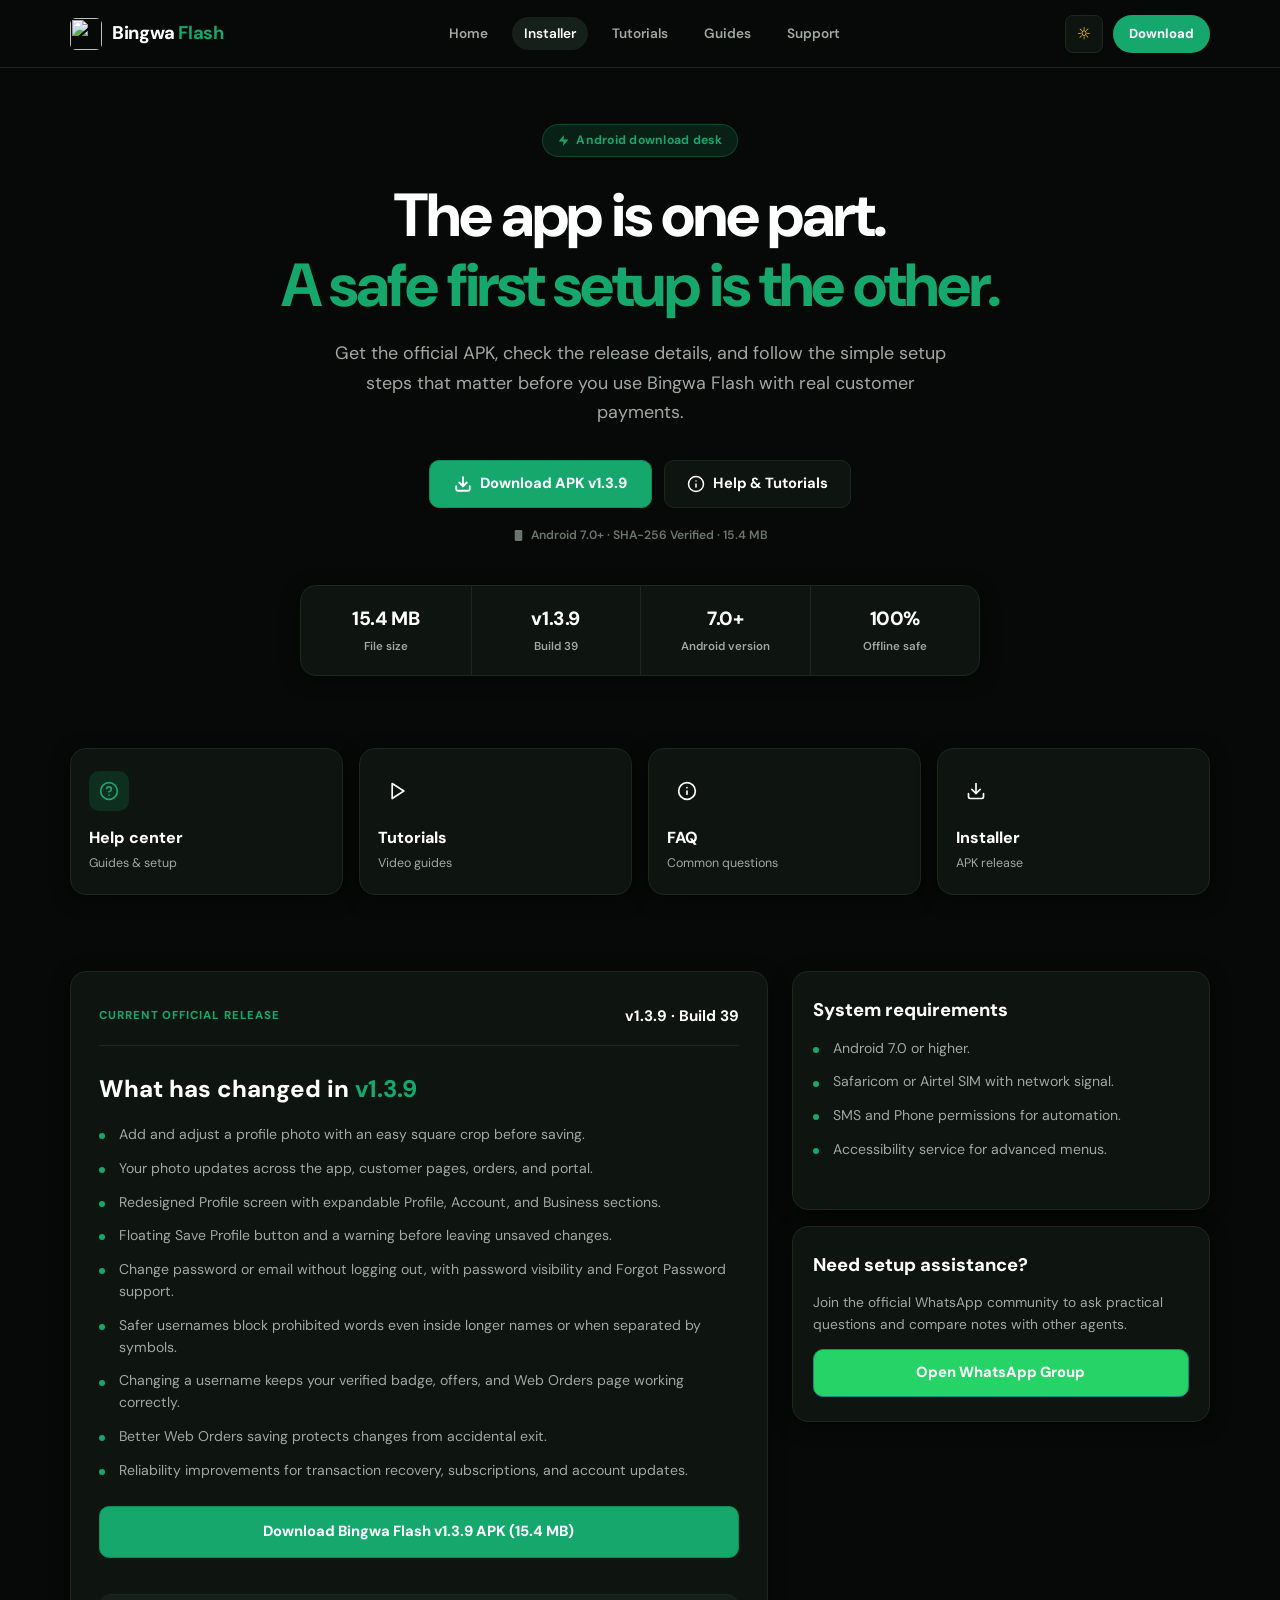
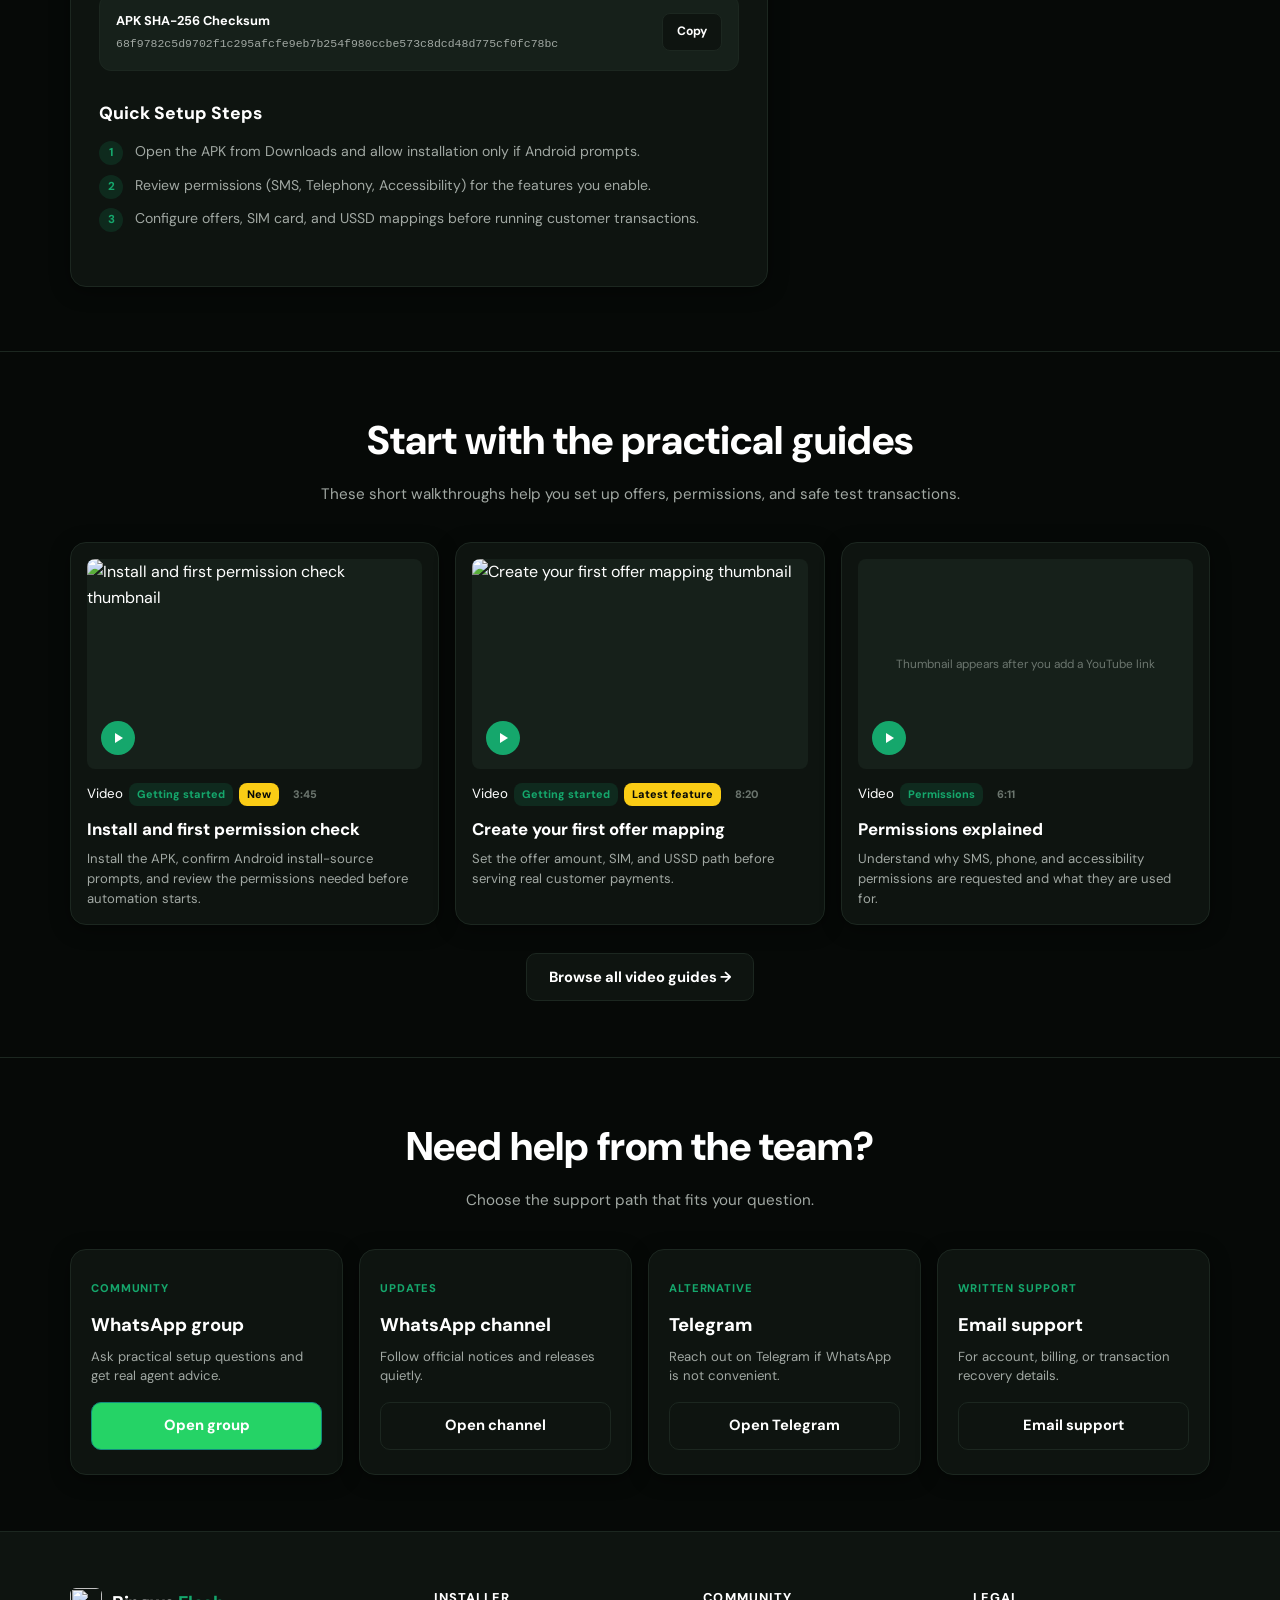
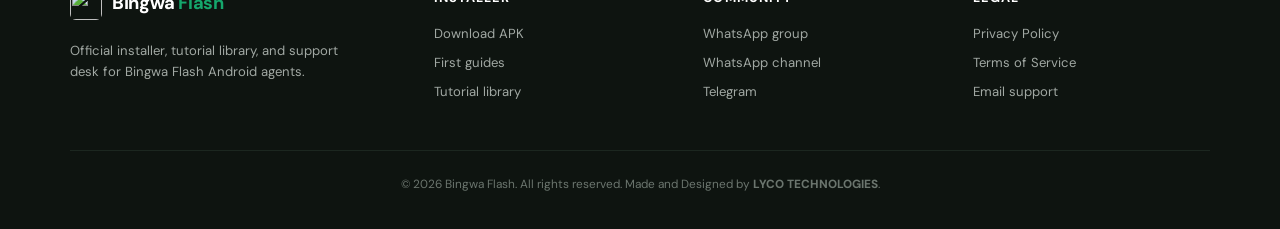
==== index.html @ eb5421af "Standardize Lyco credit on download pages" ====
<!doctype html>
<html lang="en" data-theme="dark">
<head>
  <meta charset="utf-8"><meta name="viewport" content="width=device-width, initial-scale=1">
  <title>Download Bingwa Flash v1.3.9 | Official Android APK</title>
  <meta name="description" content="Download the official Bingwa Flash v1.3.9 Android APK, then use practical setup and support resources.">
  <meta name="robots" content="noindex,nofollow,noarchive,nosnippet,noimageindex"><meta name="googlebot" content="noindex,nofollow,noarchive,nosnippet,noimageindex">
  <link rel="canonical" href="https://download.bingwaflash.co.ke/"><link rel="icon" type="image/png" href="/logo.png"><link rel="apple-touch-icon" href="/logo.png">
  <link rel="preconnect" href="https://fonts.googleapis.com"><link rel="preconnect" href="https://fonts.gstatic.com" crossorigin>
  <link href="https://fonts.googleapis.com/css2?family=DM+Sans:opsz,wght@9..40,400;9..40,500;9..40,600;9..40,700;9..40,800&display=swap" rel="stylesheet">
  <link rel="stylesheet" href="/styles.css?v=20260830-4"><script src="/theme.js?v=20260830" defer></script>
</head>
<body>
  <header class="site-header">
    <a class="brand" href="https://bingwaflash.co.ke/" aria-label="Bingwa Flash home"><img src="/logo.png" alt=""><span class="brand-name">Bingwa <b>Flash</b></span></a>
    <nav class="site-nav" id="siteNav" aria-label="Site navigation">
      <a href="https://bingwaflash.co.ke/">Home</a>
      <a href="#download" aria-current="page">Installer</a>
      <a href="/tutorials/">Tutorials</a>
      <a href="#guides">Guides</a>
      <a href="#contacts">Support</a>
    </nav>
    <div class="header-actions">
      <button class="theme-toggle" type="button" data-theme-toggle aria-label="Switch theme"><span data-theme-icon aria-hidden="true">☼</span></button>
      <button class="menu-toggle" type="button" data-menu-toggle aria-controls="siteNav" aria-expanded="false" aria-label="Open navigation">≡</button>
      <a class="header-cta" href="#download">Download</a>
    </div>
  </header>

  <main>
    <!-- Centered Hero -->
    <section class="page-intro">
      <div class="wrap">
        <div class="eyebrow">
          <svg viewBox="0 0 24 24" width="13" height="13" fill="currentColor"><path d="M13 2L3 14h9l-1 8 10-12h-9l1-8z"/></svg>
          Android download desk
        </div>
        <h1 class="hero-title">
          The app is one part.
          <span class="hero-title-accent">A safe first setup is the other.</span>
        </h1>
        <p class="lede">
          Get the official APK, check the release details, and follow the simple setup steps that matter before you use Bingwa Flash with real customer payments.
        </p>
        <div class="hero-actions">
          <a class="button-primary" href="https://github.com/officialmrlyco/BingwaFlashApp/releases/download/v39/BingwaFlash_v1.3.9.apk">
            <svg viewBox="0 0 24 24" width="18" height="18" fill="none" stroke="currentColor" stroke-width="2.5" stroke-linecap="round" stroke-linejoin="round"><path d="M21 15v4a2 2 0 0 1-2 2H5a2 2 0 0 1-2-2v-4"/><polyline points="7 10 12 15 17 10"/><line x1="12" y1="15" x2="12" y2="3"/></svg>
            Download APK v1.3.9
          </a>
          <a class="button-secondary" href="/tutorials/">
            <svg viewBox="0 0 24 24" width="18" height="18" fill="none" stroke="currentColor" stroke-width="2" stroke-linecap="round" stroke-linejoin="round"><circle cx="12" cy="12" r="10"/><line x1="12" y1="16" x2="12" y2="12"/><line x1="12" y1="8" x2="12.01" y2="8"/></svg>
            Help & Tutorials
          </a>
        </div>
        <p class="hero-microcopy">
          <svg viewBox="0 0 24 24" width="13" height="13" fill="currentColor"><rect x="5" y="2" width="14" height="20" rx="2" ry="2"/><line x1="12" y1="18" x2="12.01" y2="18"/></svg>
          Android 7.0+ · SHA-256 Verified · 15.4 MB
        </p>

        <!-- Stats Box (4-cols desktop / 2x2 mobile) -->
        <div class="stats-box">
          <div class="stat-col">
            <strong>15.4 MB</strong>
            <small>File size</small>
          </div>
          <div class="stat-col">
            <strong>v1.3.9</strong>
            <small>Build 39</small>
          </div>
          <div class="stat-col">
            <strong>7.0+</strong>
            <small>Android version</small>
          </div>
          <div class="stat-col">
            <strong>100%</strong>
            <small>Offline safe</small>
          </div>
        </div>
      </div>
    </section>

    <!-- Quick Action / Resource Grid -->
    <section class="quick-section">
      <div class="wrap">
        <div class="quick-grid">
          <a class="quick-card" href="/tutorials/">
            <div class="quick-card-icon green">
              <svg viewBox="0 0 24 24" fill="none" stroke="currentColor" stroke-width="2" stroke-linecap="round" stroke-linejoin="round"><circle cx="12" cy="12" r="10"/><path d="M9.09 9a3 3 0 0 1 5.83 1c0 2-3 3-3 3"/><line x1="12" y1="17" x2="12.01" y2="17"/></svg>
            </div>
            <div>
              <h3>Help center</h3>
              <p>Guides & setup</p>
            </div>
          </a>
          <a class="quick-card" href="/tutorials/">
            <div class="quick-card-icon orange">
              <svg viewBox="0 0 24 24" fill="none" stroke="currentColor" stroke-width="2" stroke-linecap="round" stroke-linejoin="round"><polygon points="5 3 19 12 5 21 5 3"/></svg>
            </div>
            <div>
              <h3>Tutorials</h3>
              <p>Video guides</p>
            </div>
          </a>
          <a class="quick-card" href="https://bingwaflash.co.ke/#questions">
            <div class="quick-card-icon purple">
              <svg viewBox="0 0 24 24" fill="none" stroke="currentColor" stroke-width="2" stroke-linecap="round" stroke-linejoin="round"><circle cx="12" cy="12" r="10"/><line x1="12" y1="16" x2="12" y2="12"/><line x1="12" y1="8" x2="12.01" y2="8"/></svg>
            </div>
            <div>
              <h3>FAQ</h3>
              <p>Common questions</p>
            </div>
          </a>
          <a class="quick-card" href="#download">
            <div class="quick-card-icon blue">
              <svg viewBox="0 0 24 24" fill="none" stroke="currentColor" stroke-width="2" stroke-linecap="round" stroke-linejoin="round"><path d="M21 15v4a2 2 0 0 1-2 2H5a2 2 0 0 1-2-2v-4"/><polyline points="7 10 12 15 17 10"/><line x1="12" y1="15" x2="12" y2="3"/></svg>
            </div>
            <div>
              <h3>Installer</h3>
              <p>APK release</p>
            </div>
          </a>
        </div>
      </div>
    </section>

    <!-- Release Info & Requirements Desk -->
    <div class="wrap" id="download">
      <div class="download-layout">
        <section class="release-card" aria-labelledby="releaseTitle">
          <div class="release-strip">
            <span>Current official release</span>
            <strong>v1.3.9 · Build 39</strong>
          </div>
          <div class="release-body">
            <h2 class="section-title" id="releaseTitle">What has changed in <em>v1.3.9</em></h2>
            <ul class="release-list">
              <li>Add and adjust a profile photo with an easy square crop before saving.</li>
              <li>Your photo updates across the app, customer pages, orders, and portal.</li>
              <li>Redesigned Profile screen with expandable Profile, Account, and Business sections.</li>
              <li>Floating Save Profile button and a warning before leaving unsaved changes.</li>
              <li>Change password or email without logging out, with password visibility and Forgot Password support.</li>
              <li>Safer usernames block prohibited words even inside longer names or when separated by symbols.</li>
              <li>Changing a username keeps your verified badge, offers, and Web Orders page working correctly.</li>
              <li>Better Web Orders saving protects changes from accidental exit.</li>
              <li>Reliability improvements for transaction recovery, subscriptions, and account updates.</li>
            </ul>
            <a class="button-primary" style="width: 100%; min-height: 52px; margin-bottom: 12px;" href="https://github.com/officialmrlyco/BingwaFlashApp/releases/download/v39/BingwaFlash_v1.3.9.apk">
              Download Bingwa Flash v1.3.9 APK (15.4 MB)
            </a>
            <div class="integrity">
              <div>
                <strong>APK SHA-256 Checksum</strong>
                <code id="checksum">68f9782c5d9702f1c295afcfe9eb7b254f980ccbe573c8dcd48d775cf0fc78bc</code>
              </div>
              <button class="copy-button" type="button" data-copy-target="checksum">Copy</button>
            </div>
            <div style="margin-top: 28px;">
              <h3 style="font-size: 1.1rem; font-weight: 800; margin: 0 0 14px; color: var(--ink);">Quick Setup Steps</h3>
              <ol class="steps-list">
                <li>Open the APK from Downloads and allow installation only if Android prompts.</li>
                <li>Review permissions (SMS, Telephony, Accessibility) for the features you enable.</li>
                <li>Configure offers, SIM card, and USSD mappings before running customer transactions.</li>
              </ol>
            </div>
          </div>
        </section>

        <!-- Side readiness panel -->
        <aside class="side" aria-label="Install readiness">
          <section class="side-card">
            <h2>System requirements</h2>
            <ul class="requirements">
              <li>Android 7.0 or higher.</li>
              <li>Safaricom or Airtel SIM with network signal.</li>
              <li>SMS and Phone permissions for automation.</li>
              <li>Accessibility service for advanced menus.</li>
            </ul>
          </section>
          <section class="side-card">
            <h2>Need setup assistance?</h2>
            <p>Join the official WhatsApp community to ask practical questions and compare notes with other agents.</p>
            <a class="button-primary" style="background: #25d366; border-color: #128c7e;" href="https://chat.whatsapp.com/H2YoZHNmiuB6cxWsfOPV1I" target="_blank" rel="noopener">
              Open WhatsApp Group
            </a>
          </section>
        </aside>
      </div>
    </div>

    <!-- Tutorials Zone -->
    <section class="tutorial-zone" id="guides">
      <div class="wrap">
        <div class="section-header">
          <h2>Start with the practical guides</h2>
          <p>These short walkthroughs help you set up offers, permissions, and safe test transactions.</p>
        </div>
        <div id="tutorialGrid" class="tutorial-grid" aria-live="polite"></div>
        <div class="view-all-row">
          <a class="button-secondary" href="/tutorials/">Browse all video guides →</a>
        </div>
      </div>
    </section>

    <!-- Contacts & Support -->
    <section class="contact-section" id="contacts">
      <div class="wrap">
        <div class="section-header">
          <h2>Need help from the team?</h2>
          <p>Choose the support path that fits your question.</p>
        </div>
        <div class="contact-grid">
          <article class="contact-card">
            <div>
              <small>Community</small>
              <h3>WhatsApp group</h3>
              <p>Ask practical setup questions and get real agent advice.</p>
            </div>
            <a class="button-primary" style="background: #25d366; border-color: #128c7e; width: 100%;" href="https://chat.whatsapp.com/H2YoZHNmiuB6cxWsfOPV1I" target="_blank" rel="noopener">Open group</a>
          </article>
          <article class="contact-card">
            <div>
              <small>Updates</small>
              <h3>WhatsApp channel</h3>
              <p>Follow official notices and releases quietly.</p>
            </div>
            <a class="button-secondary" style="width: 100%;" href="https://whatsapp.com/channel/0029Vb6r1jRJf05mxTtr3G2x" target="_blank" rel="noopener">Open channel</a>
          </article>
          <article class="contact-card">
            <div>
              <small>Alternative</small>
              <h3>Telegram</h3>
              <p>Reach out on Telegram if WhatsApp is not convenient.</p>
            </div>
            <a class="button-secondary" style="width: 100%;" href="https://t.me/bingwaflash" target="_blank" rel="noopener">Open Telegram</a>
          </article>
          <article class="contact-card">
            <div>
              <small>Written support</small>
              <h3>Email support</h3>
              <p>For account, billing, or transaction recovery details.</p>
            </div>
            <a class="button-secondary" style="width: 100%;" href="mailto:support@bingwaflash.co.ke">Email support</a>
          </article>
        </div>
      </div>
    </section>
  </main>

  <div class="video-modal" id="videoModal" hidden>
    <div class="modal-dialog" role="dialog" aria-modal="true" aria-labelledby="videoModalTitle">
      <div class="modal-head">
        <h2 id="videoModalTitle">Tutorial</h2>
        <button class="modal-close" type="button" data-video-close aria-label="Close video">×</button>
      </div>
      <div class="modal-frame" id="videoModalFrame"></div>
    </div>
  </div>

  <footer>
    <div class="wrap footer-grid">
      <div class="footer-about">
        <a class="brand" href="https://bingwaflash.co.ke/"><img src="/logo.png" alt=""><span class="brand-name">Bingwa <b>Flash</b></span></a>
        <p>Official installer, tutorial library, and support desk for Bingwa Flash Android agents.</p>
      </div>
      <div class="footer-col">
        <h2>Installer</h2>
        <a href="#download">Download APK</a>
        <a href="#guides">First guides</a>
        <a href="/tutorials/">Tutorial library</a>
      </div>
      <div class="footer-col">
        <h2>Community</h2>
        <a href="https://chat.whatsapp.com/H2YoZHNmiuB6cxWsfOPV1I" target="_blank" rel="noopener">WhatsApp group</a>
        <a href="https://whatsapp.com/channel/0029Vb6r1jRJf05mxTtr3G2x" target="_blank" rel="noopener">WhatsApp channel</a>
        <a href="https://t.me/bingwaflash" target="_blank" rel="noopener">Telegram</a>
      </div>
      <div class="footer-col">
        <h2>Legal</h2>
        <a href="https://bingwaflash.co.ke/privacy.html">Privacy Policy</a>
        <a href="https://bingwaflash.co.ke/terms.html">Terms of Service</a>
        <a href="mailto:support@bingwaflash.co.ke">Email support</a>
      </div>
    </div>
    <!-- Parent-company credit is repeated on the standalone installer site because it is a separate GitHub Pages deployment. -->
    <!-- Keep the public parent-company credit identical across the installer site. -->
    <div class="wrap footer-copy">© 2026 Bingwa Flash. All rights reserved. Made and Designed by <a href="https://lycotechnologies.co.ke/" target="_blank" rel="noopener">LYCO TECHNOLOGIES</a>.</div>
  </footer>

  <script src="/tutorials.js"></script>
  <script>if (window.BingwaTutorials) window.BingwaTutorials.renderPreview({ gridId: "tutorialGrid", modalId: "videoModal", limit: 3 });</script>
</body>
</html>
---- styles.css ----
/*
 * Download site stylesheet for download.bingwaflash.co.ke
 * Palette strictly uses Safaricom Green, Vivid Yellow/Gold, Pure Black, and Crisp White.
 */
:root {
  --green: #15a76c;
  --green-deep: #0d8d59;
  --yellow: #facc15;
  --yellow-strong: #eab308;
  --red: #ef4444;
  --max: 1140px;
  --radius-sm: 8px;
  --radius: 12px;
  --radius-lg: 16px;
  --radius-xl: 20px;
  --pill: 999px;
  --shadow: 0 4px 20px rgba(0, 0, 0, 0.4);
  --transition: all 0.2s cubic-bezier(0.4, 0, 0.2, 1);
}

[data-theme="dark"] {
  --page: #060907;               /* Pure deep black tone */
  --paper: #0e1410;              /* Card surface */
  --paper-soft: #16201a;         /* Raised surface */
  --paper-muted: #0a0e0b;        /* Input background */
  --ink: #ffffff;                /* Bright white text */
  --muted: #a1a8a3;              /* Secondary text */
  --soft: #6b756e;               /* Helper text */
  --rule: #1c2720;               /* Crisp 1px border */
  --rule-strong: #27382d;        /* Higher contrast border */
  --header: #060907;
  --selection: rgba(21, 167, 108, 0.15);
  --badge-green: rgba(21, 167, 108, 0.18);
  --badge-yellow: rgba(250, 204, 21, 0.18);
  --badge-neutral: rgba(255, 255, 255, 0.08);
  color-scheme: dark;
}

[data-theme="light"] {
  --page: #ffffff;               /* Pure white light background */
  --paper: #fbfcfb;              /* Clean white surface */
  --paper-soft: #f2f4f2;         /* Elevated surface */
  --paper-muted: #f7f9f7;        /* Input background */
  --ink: #0a0e0b;                /* Dark text */
  --muted: #4b554e;              /* Secondary text */
  --soft: #8a948d;               /* Helper text */
  --rule: #e2e6e3;               /* Clean border */
  --rule-strong: #cbcfcc;        /* Field border */
  --header: #ffffff;
  --selection: rgba(21, 167, 108, 0.1);
  --badge-green: #ecfdf5;
  --badge-yellow: #fefce8;
  --badge-neutral: #f3f4f6;
  color-scheme: light;
}

* { box-sizing: border-box; }
html { scroll-behavior: smooth; }
body {
  margin: 0;
  background: var(--page);
  color: var(--ink);
  font-family: "DM Sans", ui-sans-serif, system-ui, sans-serif;
  line-height: 1.6;
  overflow-x: hidden;
  -webkit-font-smoothing: antialiased;
}
a { color: inherit; text-decoration: none; }
button, input { font: inherit; }
.wrap { width: min(var(--max), calc(100% - 40px)); margin: 0 auto; }

/* HEADER */
.site-header {
  position: sticky;
  top: 0;
  z-index: 50;
  height: 68px;
  display: flex;
  align-items: center;
  justify-content: space-between;
  padding: 0 max(20px, calc((100vw - var(--max))/2));
  background: var(--header);
  border-bottom: 1px solid var(--rule);
  transition: background .2s, border-color .2s;
}

.brand {
  display: inline-flex;
  align-items: center;
  gap: 10px;
  font-size: 1.15rem;
  font-weight: 800;
  letter-spacing: -0.02em;
  color: var(--ink);
}
.brand img {
  width: 32px;
  height: 32px;
  border-radius: 6px;
  object-fit: contain;
}
.brand-name b {
  color: var(--green);
}

.site-nav {
  display: flex;
  gap: 12px;
  align-items: center;
}
.site-nav a {
  color: var(--muted);
  font-size: 0.85rem;
  font-weight: 600;
  padding: 6px 12px;
  border-radius: var(--pill);
  transition: var(--transition);
}
.site-nav a:hover, .site-nav a[aria-current="page"] {
  color: var(--ink);
  background: var(--paper-soft);
}

.header-actions {
  display: flex;
  align-items: center;
  gap: 10px;
}

.theme-toggle, .menu-toggle {
  width: 38px;
  height: 38px;
  display: inline-grid;
  place-items: center;
  border: 1px solid var(--rule);
  background: var(--paper);
  color: var(--yellow);
  border-radius: var(--radius-sm);
  cursor: pointer;
  transition: var(--transition);
}
.theme-toggle:hover, .menu-toggle:hover {
  color: var(--yellow-strong);
  border-color: var(--yellow);
}
.menu-toggle {
  display: none;
  font-size: 1.25rem;
}

.header-cta {
  display: inline-flex;
  align-items: center;
  gap: 6px;
  height: 38px;
  padding: 0 16px;
  background: var(--green);
  color: #ffffff !important;
  font-size: 0.82rem;
  font-weight: 700;
  border-radius: var(--pill);
  transition: var(--transition);
}
.header-cta:hover {
  background: var(--green-deep);
}

/* HERO SECTION - Centered */
.page-intro {
  padding: 56px 0 40px;
  text-align: center;
}

.eyebrow {
  display: inline-flex;
  align-items: center;
  gap: 6px;
  padding: 6px 14px;
  background: var(--selection);
  border: 1px solid rgba(21, 167, 108, 0.3);
  border-radius: var(--pill);
  font-size: 0.76rem;
  font-weight: 700;
  color: var(--green);
  margin-bottom: 24px;
  letter-spacing: 0.02em;
}

h1.hero-title {
  font-size: clamp(2.2rem, 5.2vw, 3.8rem);
  font-weight: 800;
  line-height: 1.15;
  letter-spacing: -0.035em;
  margin: 0 auto 18px;
  max-width: 820px;
  color: var(--ink);
}
h1.hero-title .hero-title-accent {
  color: var(--green);
  display: block;
}

.lede {
  font-size: clamp(0.95rem, 1.8vw, 1.12rem);
  line-height: 1.65;
  color: var(--muted);
  max-width: 640px;
  margin: 0 auto 32px;
}

.hero-actions {
  display: flex;
  align-items: center;
  justify-content: center;
  gap: 12px;
  margin-bottom: 18px;
}

.button-primary {
  display: inline-flex;
  align-items: center;
  justify-content: center;
  gap: 8px;
  min-height: 48px;
  padding: 0 24px;
  background: var(--green);
  color: #ffffff !important;
  font-size: 0.92rem;
  font-weight: 800;
  border-radius: 10px;
  border: 1px solid var(--green-deep);
  cursor: pointer;
  transition: var(--transition);
}
.button-primary:hover {
  background: var(--green-deep);
  transform: translateY(-1px);
}

.button-secondary {
  display: inline-flex;
  align-items: center;
  justify-content: center;
  gap: 8px;
  min-height: 48px;
  padding: 0 22px;
  background: var(--paper);
  color: var(--ink) !important;
  border: 1px solid var(--rule);
  font-size: 0.92rem;
  font-weight: 700;
  border-radius: 10px;
  cursor: pointer;
  transition: var(--transition);
}
.button-secondary:hover {
  background: var(--paper-soft);
  border-color: var(--rule-strong);
}

.hero-microcopy {
  display: flex;
  align-items: center;
  justify-content: center;
  gap: 6px;
  font-size: 0.76rem;
  color: var(--soft);
  margin: 0 auto 40px;
  font-weight: 600;
}

/* STATS BOX (4 columns desktop / 2x2 grid mobile) */
.stats-box {
  display: grid;
  grid-template-columns: repeat(4, 1fr);
  background: var(--paper);
  border: 1px solid var(--rule);
  border-radius: var(--radius-lg);
  box-shadow: var(--shadow);
  max-width: 680px;
  margin: 0 auto;
  overflow: hidden;
}

.stat-col {
  padding: 18px 12px;
  text-align: center;
}
.stat-col + .stat-col {
  border-left: 1px solid var(--rule);
}
.stat-col strong {
  display: block;
  font-size: 1.2rem;
  font-weight: 800;
  color: var(--ink);
  letter-spacing: -0.02em;
}
.stat-col small {
  display: block;
  font-size: 0.72rem;
  color: var(--muted);
  margin-top: 3px;
  font-weight: 600;
}

/* QUICK ACTION / RESOURCES GRID */
.quick-section {
  padding: 32px 0 56px;
}
.quick-grid {
  display: grid;
  grid-template-columns: repeat(4, 1fr);
  gap: 16px;
}
.quick-card {
  background: var(--paper);
  border: 1px solid var(--rule);
  border-radius: var(--radius-lg);
  padding: 22px 18px;
  box-shadow: var(--shadow);
  text-align: left;
  display: flex;
  flex-direction: column;
  justify-content: space-between;
  min-height: 140px;
  transition: var(--transition);
}
.quick-card:hover {
  border-color: var(--green);
  transform: translateY(-2px);
}
.quick-card-icon {
  width: 40px;
  height: 40px;
  border-radius: 10px;
  display: flex;
  align-items: center;
  justify-content: center;
  margin-bottom: 14px;
}
.quick-card-icon svg { width: 20px; height: 20px; }
.quick-card-icon.green { background: var(--badge-green); color: var(--green); }
.quick-card-icon.yellow { background: var(--badge-yellow); color: var(--yellow-strong); }
.quick-card-icon.neutral { background: var(--badge-neutral); color: var(--ink); }

.quick-card h3 {
  margin: 0 0 4px;
  font-size: 1rem;
  font-weight: 800;
  color: var(--ink);
}
.quick-card p {
  margin: 0;
  font-size: 0.78rem;
  color: var(--muted);
  line-height: 1.45;
}

/* RELEASE CARD & INSTALLATION DESK */
.download-layout {
  display: grid;
  grid-template-columns: minmax(0, 1.25fr) minmax(280px, 0.75fr);
  gap: 24px;
  padding: 20px 0 64px;
}

.release-card {
  background: var(--paper);
  border: 1px solid var(--rule);
  border-radius: var(--radius-lg);
  padding: 32px 28px;
  box-shadow: var(--shadow);
}

.release-strip {
  display: flex;
  justify-content: space-between;
  align-items: center;
  padding-bottom: 16px;
  border-bottom: 1px solid var(--rule);
}
.release-strip span {
  color: var(--green);
  font-size: 0.72rem;
  font-weight: 800;
  letter-spacing: 0.08em;
  text-transform: uppercase;
}
.release-strip strong {
  font-size: 0.95rem;
}

.release-body {
  padding-top: 24px;
}
.section-title {
  font-size: 1.5rem;
  font-weight: 800;
  margin: 0 0 16px;
  color: var(--ink);
}
.section-title em {
  font-style: normal;
  color: var(--green);
}

.release-list, .requirements, .steps-list {
  display: grid;
  gap: 12px;
  margin: 0 0 24px;
  padding: 0;
  list-style: none;
}
.release-list li, .requirements li {
  position: relative;
  padding-left: 20px;
  color: var(--muted);
  font-size: 0.88rem;
  line-height: 1.55;
}
.release-list li::before, .requirements li::before {
  content: "";
  position: absolute;
  left: 0;
  top: 0.65em;
  width: 6px;
  height: 6px;
  border-radius: 50%;
  background: var(--green);
}

.integrity {
  display: grid;
  grid-template-columns: 1fr auto;
  gap: 14px;
  margin-top: 24px;
  padding: 16px;
  background: var(--paper-soft);
  border-radius: var(--radius);
  border: 1px solid var(--rule);
}
.integrity strong {
  display: block;
  font-size: 0.8rem;
  color: var(--ink);
}
.integrity code {
  display: block;
  margin-top: 4px;
  color: var(--muted);
  font-size: 0.72rem;
  overflow-wrap: anywhere;
}
.copy-button {
  align-self: center;
  border: 1px solid var(--rule);
  border-radius: var(--radius-sm);
  background: var(--paper);
  color: var(--ink);
  padding: 8px 14px;
  cursor: pointer;
  font-size: 0.76rem;
  font-weight: 700;
  transition: var(--transition);
}
.copy-button:hover {
  background: var(--green);
  border-color: var(--green);
  color: #fff;
}

.steps-list {
  counter-reset: step;
}
.steps-list li {
  counter-increment: step;
  position: relative;
  padding-left: 36px;
  color: var(--muted);
  font-size: 0.88rem;
  line-height: 1.55;
}
.steps-list li::before {
  content: counter(step);
  position: absolute;
  left: 0;
  top: 0;
  width: 24px;
  height: 24px;
  border-radius: 50%;
  display: flex;
  align-items: center;
  justify-content: center;
  background: var(--selection);
  color: var(--green);
  font-size: 0.72rem;
  font-weight: 800;
}

/* SIDE PANEL */
.side {
  display: grid;
  align-content: start;
  gap: 16px;
}
.side-card {
  background: var(--paper);
  border: 1px solid var(--rule);
  border-radius: var(--radius-lg);
  padding: 24px 20px;
  box-shadow: var(--shadow);
}
.side-card h2 {
  margin: 0 0 12px;
  font-size: 1.15rem;
  font-weight: 800;
  color: var(--ink);
}
.side-card p {
  color: var(--muted);
  font-size: 0.86rem;
  line-height: 1.55;
  margin: 0 0 14px;
}
.side-card .button-primary, .side-card .button-secondary {
  width: 100%;
}

/* TUTORIAL ZONE */
.tutorial-zone {
  padding: 56px 0;
  border-top: 1px solid var(--rule);
}
.section-header {
  text-align: center;
  max-width: 680px;
  margin: 0 auto 36px;
}
.section-header h2 {
  font-size: clamp(1.8rem, 3.5vw, 2.5rem);
  font-weight: 800;
  margin: 0 0 10px;
  color: var(--ink);
}
.section-header p {
  font-size: 0.95rem;
  color: var(--muted);
  margin: 0;
}

.tutorial-grid {
  display: grid;
  grid-template-columns: repeat(3, 1fr);
  gap: 16px;
}
.tutorial-card {
  background: var(--paper);
  border: 1px solid var(--rule);
  border-radius: var(--radius-lg);
  padding: 16px;
  cursor: pointer;
  text-align: left;
  box-shadow: var(--shadow);
  transition: var(--transition);
}
.tutorial-card:hover {
  border-color: var(--green);
  transform: translateY(-2px);
}
.tutorial-card h2 {
  margin: 0 0 6px;
  font-size: 1.05rem;
  font-weight: 800;
  color: var(--ink);
}
.tutorial-card p {
  margin: 0;
  font-size: 0.82rem;
  color: var(--muted);
  line-height: 1.5;
}
.video-thumb {
  position: relative;
  aspect-ratio: 16/10;
  border-radius: var(--radius-sm);
  overflow: hidden;
  margin-bottom: 14px;
  background: var(--paper-soft);
}
.video-thumb img {
  width: 100%;
  height: 100%;
  object-fit: cover;
  display: block;
}
.video-placeholder {
  display: flex;
  align-items: center;
  justify-content: center;
  height: 100%;
  font-size: 0.74rem;
  color: var(--soft);
  text-align: center;
  padding: 12px;
}
.play-mark {
  position: absolute;
  left: 14px;
  bottom: 14px;
  width: 34px;
  height: 34px;
  border-radius: 50%;
  background: var(--green);
  color: #fff;
  display: flex;
  align-items: center;
  justify-content: center;
}
.play-mark::before {
  content: "";
  border-top: 5px solid transparent;
  border-bottom: 5px solid transparent;
  border-left: 8px solid currentColor;
  margin-left: 2px;
}
.tutorial-meta {
  display: flex;
  gap: 6px;
  flex-wrap: wrap;
  margin-bottom: 10px;
}
.tutorial-chip, .tutorial-label, .tutorial-duration {
  padding: 3px 8px;
  border-radius: var(--radius-sm);
  font-size: 0.68rem;
  font-weight: 800;
}
.tutorial-chip { background: var(--selection); color: var(--green); }
.tutorial-label { background: var(--yellow); color: #060907; }
.tutorial-duration { color: var(--soft); }

.view-all-row {
  margin-top: 28px;
  text-align: center;
}

/* CONTACT SECTION */
.contact-section {
  padding: 56px 0;
  border-top: 1px solid var(--rule);
}
.contact-grid {
  display: grid;
  grid-template-columns: repeat(4, 1fr);
  gap: 16px;
}
.contact-card {
  background: var(--paper);
  border: 1px solid var(--rule);
  border-radius: var(--radius-lg);
  padding: 24px 20px;
  box-shadow: var(--shadow);
  display: flex;
  flex-direction: column;
  justify-content: space-between;
  transition: var(--transition);
}
.contact-card:hover {
  border-color: var(--green);
}
.contact-card small {
  color: var(--green);
  font-size: 0.7rem;
  font-weight: 800;
  text-transform: uppercase;
  letter-spacing: 0.08em;
}
.contact-card h3 {
  margin: 12px 0 6px;
  font-size: 1.15rem;
  font-weight: 800;
}
.contact-card p {
  color: var(--muted);
  font-size: 0.82rem;
  margin: 0 0 16px;
  line-height: 1.5;
}

/* MODAL */
.video-modal {
  position: fixed;
  inset: 0;
  z-index: 90;
  display: flex;
  align-items: center;
  justify-content: center;
  padding: 20px;
  background: rgba(6, 9, 7, 0.75);
  backdrop-filter: blur(8px);
  -webkit-backdrop-filter: blur(8px);
}
.video-modal[hidden] { display: none; }
body.modal-open { overflow: hidden; }
.modal-dialog {
  width: min(900px, 100%);
  background: var(--paper);
  border: 1px solid var(--rule);
  border-radius: var(--radius-xl);
  overflow: hidden;
  box-shadow: var(--shadow);
}
.modal-head {
  display: flex;
  justify-content: space-between;
  align-items: center;
  padding: 14px 20px;
  border-bottom: 1px solid var(--rule);
}
.modal-head h2 { margin: 0; font-size: 1rem; }
.modal-close {
  width: 32px;
  height: 32px;
  border: none;
  background: var(--paper-soft);
  border-radius: var(--radius-sm);
  color: var(--ink);
  cursor: pointer;
  font-size: 1.2rem;
  display: flex;
  align-items: center;
  justify-content: center;
  transition: var(--transition);
}
.modal-close:hover { background: var(--rule); color: var(--red); }
.modal-frame { aspect-ratio: 16/9; background: #000; }
.modal-frame iframe { width: 100%; height: 100%; border: none; display: block; }
.modal-empty { display: flex; align-items: center; justify-content: center; height: 260px; color: var(--muted); }

/* FOOTER */
footer {
  padding: 56px 0 36px;
  background: var(--paper);
  border-top: 1px solid var(--rule);
}
.footer-grid {
  display: grid;
  grid-template-columns: 1.4fr repeat(3, 1fr);
  gap: 32px;
}
.footer-about p {
  color: var(--muted);
  font-size: 0.82rem;
  margin: 12px 0 0;
  max-width: 280px;
}
.footer-col h2 {
  font-size: 0.8rem;
  font-weight: 800;
  text-transform: uppercase;
  letter-spacing: 0.08em;
  margin: 0 0 14px;
}
.footer-col a {
  display: block;
  font-size: 0.82rem;
  color: var(--muted);
  margin-bottom: 8px;
  transition: color 0.15s;
}
.footer-col a:hover { color: var(--green); }
.footer-copy {
  margin-top: 40px;
  padding-top: 24px;
  border-top: 1px solid var(--rule);
  font-size: 0.74rem;
  color: var(--soft);
  text-align: center;
}

/* Parent-company credit uses the same footer contrast and interaction language as support links. */
.footer-copy a {
  color: inherit;
  font-weight: 800;
  text-underline-offset: 3px;
}

.footer-copy a:hover,
.footer-copy a:focus-visible {
  color: var(--green);
}

/* RESPONSIVENESS */
@media(max-width: 900px) {
  .site-nav { display: none; }
  .site-nav.is-open {
    position: absolute;
    top: 68px;
    left: 0;
    right: 0;
    display: flex;
    flex-direction: column;
    padding: 16px 20px 24px;
    background: var(--paper);
    border-bottom: 1px solid var(--rule);
    gap: 8px;
  }
  .menu-toggle { display: inline-grid; }
  .download-layout { grid-template-columns: 1fr; }
  .quick-grid { grid-template-columns: repeat(2, 1fr); }
  .contact-grid { grid-template-columns: repeat(2, 1fr); }
  .tutorial-grid { grid-template-columns: 1fr 1fr; }
  .footer-grid { grid-template-columns: repeat(2, 1fr); }
}

@media(max-width: 600px) {
  .page-intro { padding: 40px 0 28px; }
  .hero-actions { flex-direction: column; width: 100%; }
  .button-primary, .button-secondary { width: 100%; }
  .stats-box { grid-template-columns: repeat(2, 1fr); }
  .stat-col:nth-child(2) { border-right: none; }
  .stat-col:nth-child(3), .stat-col:nth-child(4) { border-top: 1px solid var(--rule); }
  .stat-col:nth-child(3) { border-left: none; }
  .quick-grid { grid-template-columns: repeat(2, 1fr); gap: 12px; }
  .quick-card { padding: 16px 14px; min-height: 125px; }
  .quick-card-icon { width: 34px; height: 34px; border-radius: 8px; margin-bottom: 10px; }
  .contact-grid { grid-template-columns: 1fr; }
  .tutorial-grid { grid-template-columns: 1fr; }
  .footer-grid { grid-template-columns: 1fr; gap: 24px; }
}
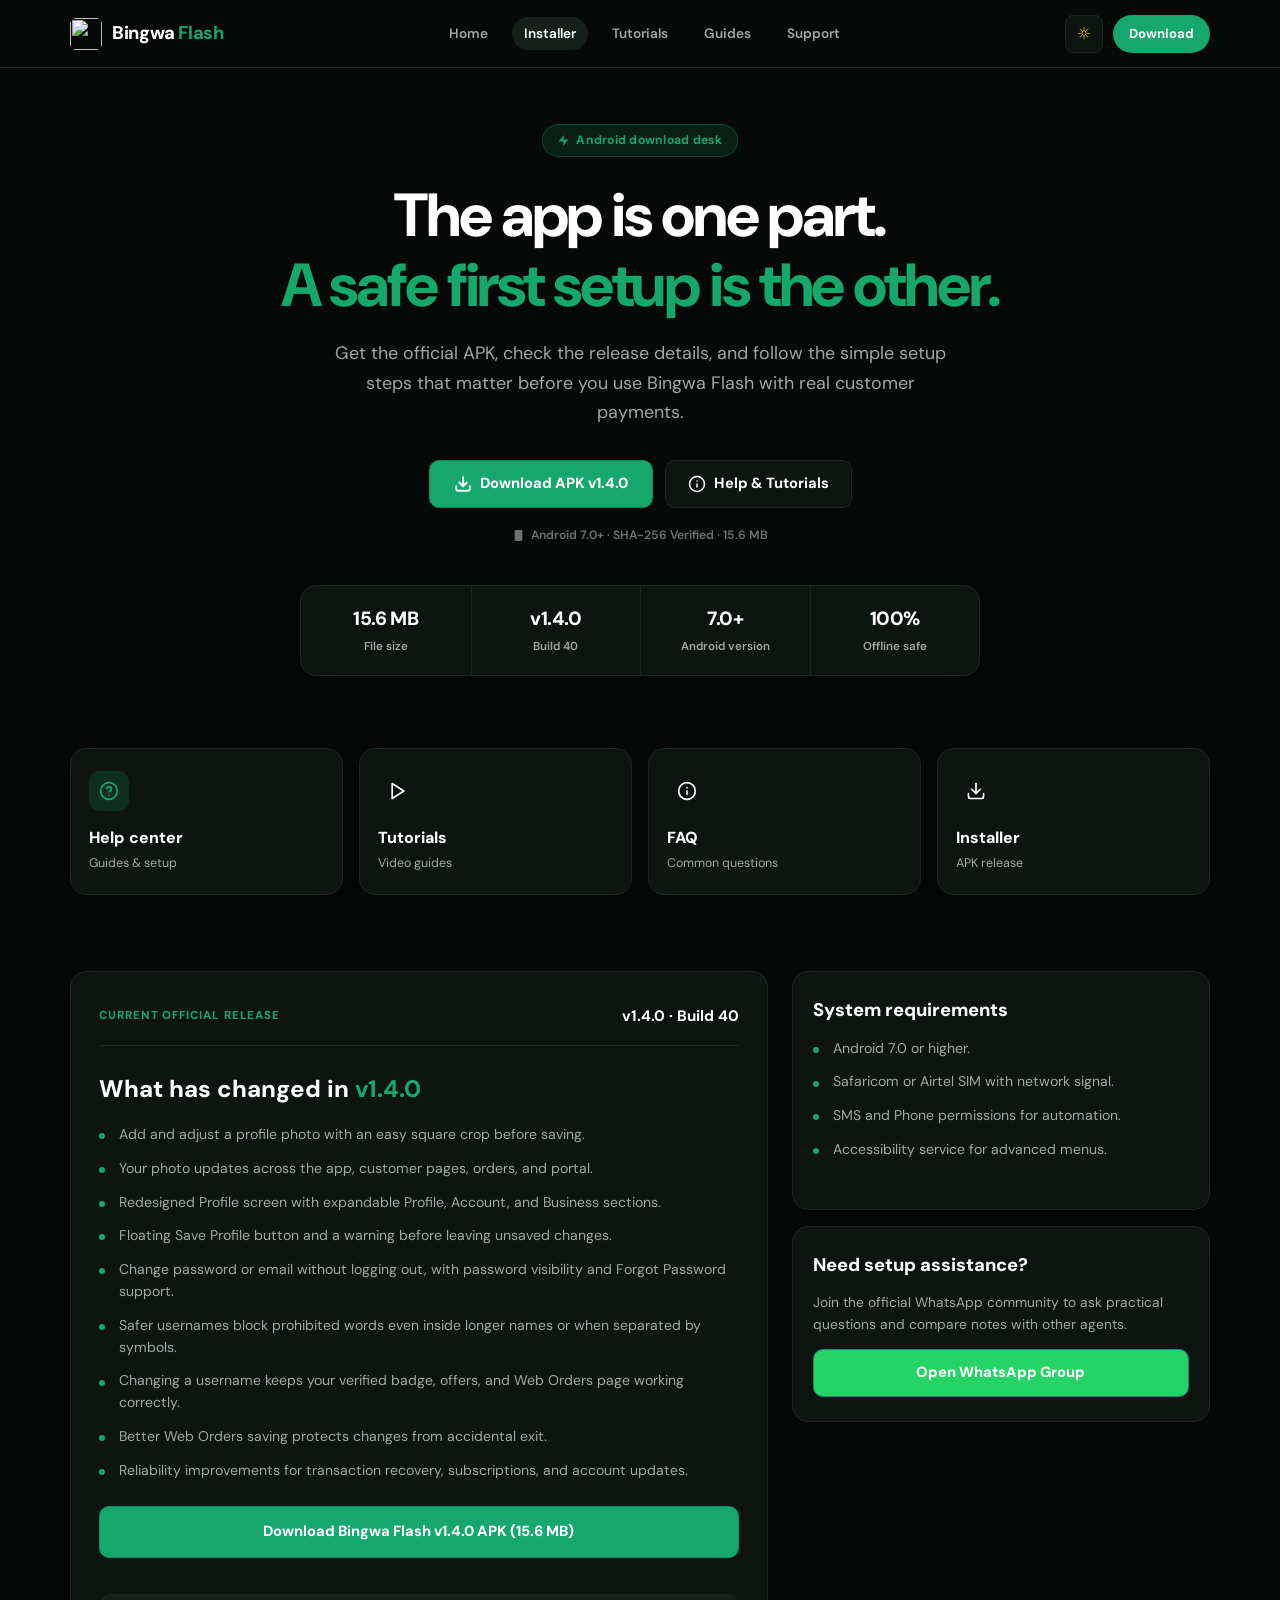
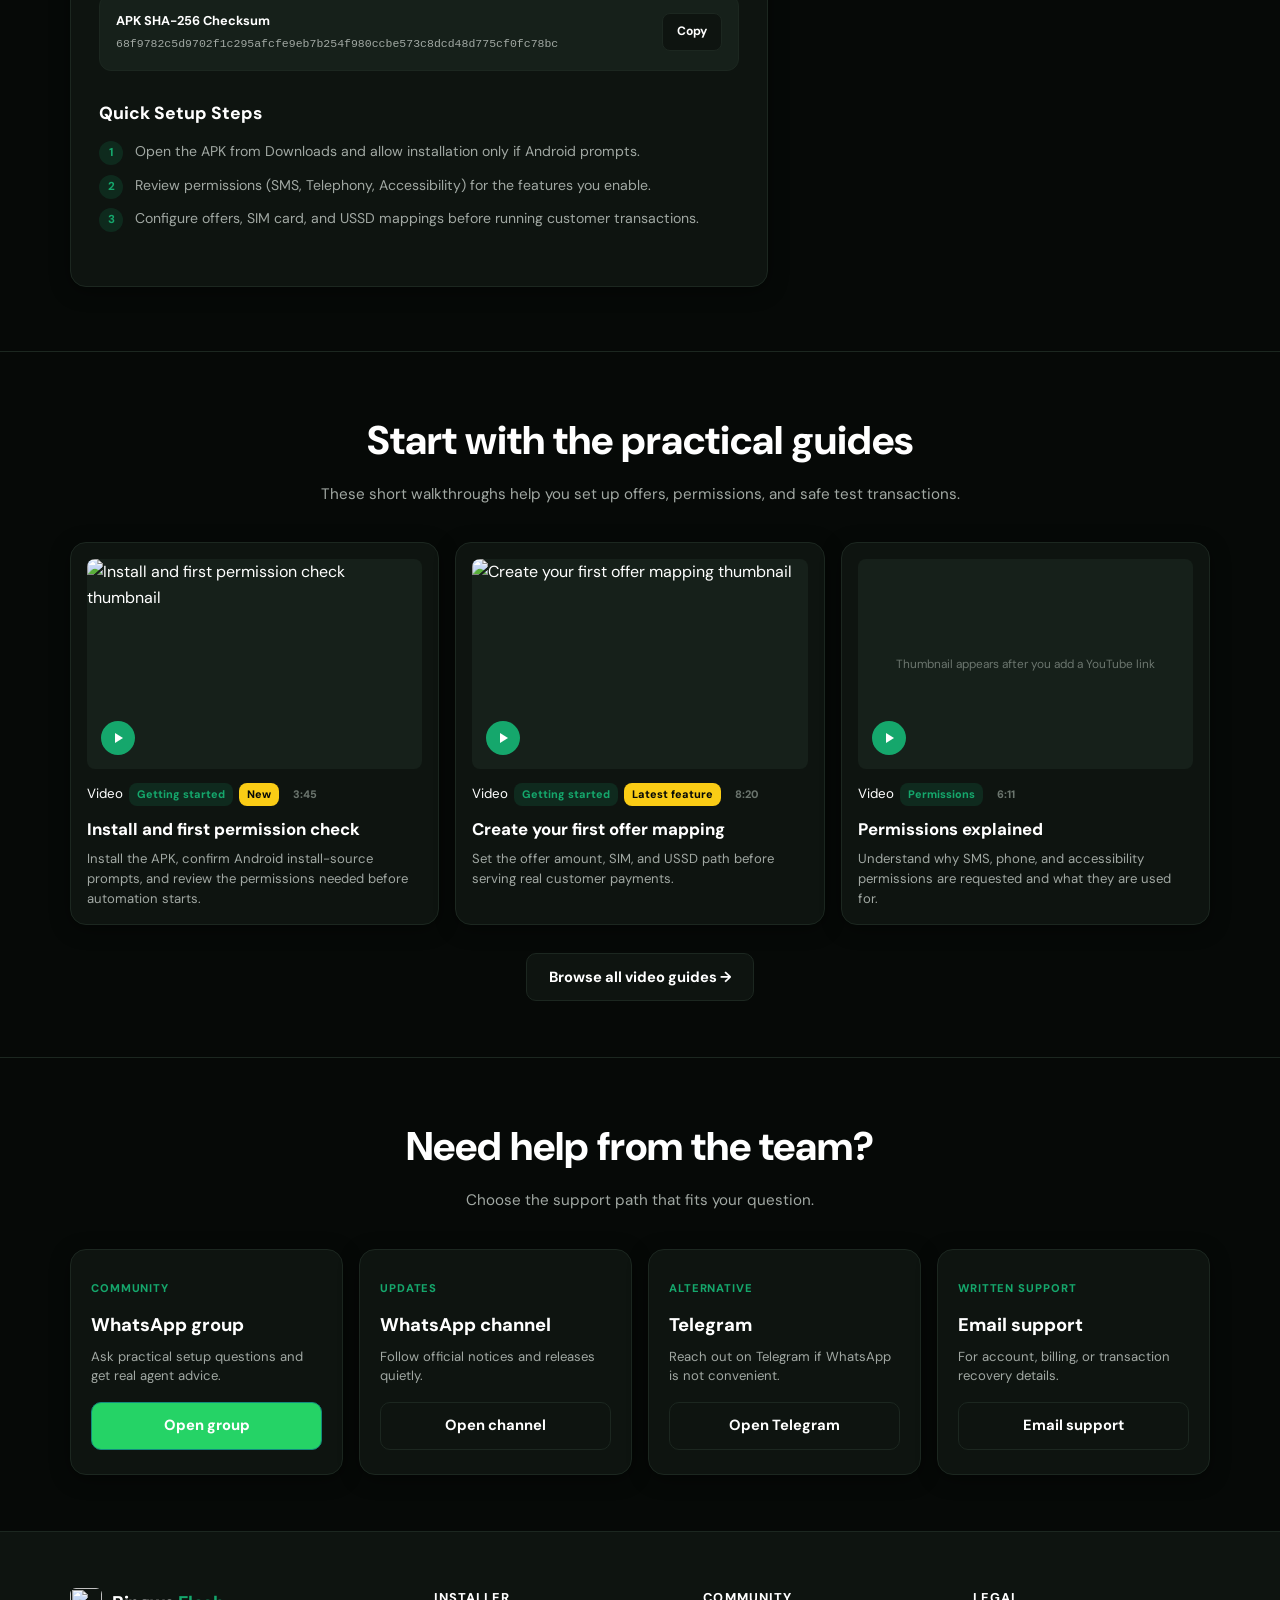
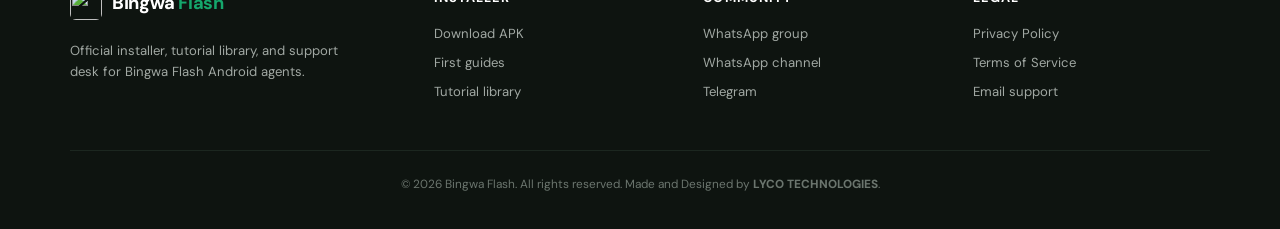
==== commit 6b2d2434: "Update HTML for Bingwa Flash v1.4.0 release" ====
--- a/index.html
+++ b/index.html
@@ -2,8 +2,8 @@
 <html lang="en" data-theme="dark">
 <head>
   <meta charset="utf-8"><meta name="viewport" content="width=device-width, initial-scale=1">
-  <title>Download Bingwa Flash v1.3.9 | Official Android APK</title>
-  <meta name="description" content="Download the official Bingwa Flash v1.3.9 Android APK, then use practical setup and support resources.">
+  <title>Download Bingwa Flash v1.4.0 | Official Android APK</title>
+  <meta name="description" content="Download the official Bingwa Flash v1.4.0 Android APK, then use practical setup and support resources.">
   <meta name="robots" content="noindex,nofollow,noarchive,nosnippet,noimageindex"><meta name="googlebot" content="noindex,nofollow,noarchive,nosnippet,noimageindex">
   <link rel="canonical" href="https://download.bingwaflash.co.ke/"><link rel="icon" type="image/png" href="/logo.png"><link rel="apple-touch-icon" href="/logo.png">
   <link rel="preconnect" href="https://fonts.googleapis.com"><link rel="preconnect" href="https://fonts.gstatic.com" crossorigin>
@@ -43,9 +43,9 @@
           Get the official APK, check the release details, and follow the simple setup steps that matter before you use Bingwa Flash with real customer payments.
         </p>
         <div class="hero-actions">
-          <a class="button-primary" href="https://github.com/officialmrlyco/BingwaFlashApp/releases/download/v39/BingwaFlash_v1.3.9.apk">
+          <a class="button-primary" href="https://github.com/officialmrlyco/BingwaFlashApp/releases/download/v40/BingwaFlash_v1.4.0.apk">
             <svg viewBox="0 0 24 24" width="18" height="18" fill="none" stroke="currentColor" stroke-width="2.5" stroke-linecap="round" stroke-linejoin="round"><path d="M21 15v4a2 2 0 0 1-2 2H5a2 2 0 0 1-2-2v-4"/><polyline points="7 10 12 15 17 10"/><line x1="12" y1="15" x2="12" y2="3"/></svg>
-            Download APK v1.3.9
+            Download APK v1.4.0
           </a>
           <a class="button-secondary" href="/tutorials/">
             <svg viewBox="0 0 24 24" width="18" height="18" fill="none" stroke="currentColor" stroke-width="2" stroke-linecap="round" stroke-linejoin="round"><circle cx="12" cy="12" r="10"/><line x1="12" y1="16" x2="12" y2="12"/><line x1="12" y1="8" x2="12.01" y2="8"/></svg>
@@ -54,18 +54,18 @@
         </div>
         <p class="hero-microcopy">
           <svg viewBox="0 0 24 24" width="13" height="13" fill="currentColor"><rect x="5" y="2" width="14" height="20" rx="2" ry="2"/><line x1="12" y1="18" x2="12.01" y2="18"/></svg>
-          Android 7.0+ · SHA-256 Verified · 15.4 MB
+          Android 7.0+ · SHA-256 Verified · 15.6 MB
         </p>
 
         <!-- Stats Box (4-cols desktop / 2x2 mobile) -->
         <div class="stats-box">
           <div class="stat-col">
-            <strong>15.4 MB</strong>
+            <strong>15.6 MB</strong>
             <small>File size</small>
           </div>
           <div class="stat-col">
-            <strong>v1.3.9</strong>
-            <small>Build 39</small>
+            <strong>v1.4.0</strong>
+            <small>Build 40</small>
           </div>
           <div class="stat-col">
             <strong>7.0+</strong>
@@ -129,10 +129,10 @@
         <section class="release-card" aria-labelledby="releaseTitle">
           <div class="release-strip">
             <span>Current official release</span>
-            <strong>v1.3.9 · Build 39</strong>
+            <strong>v1.4.0 · Build 40</strong>
           </div>
           <div class="release-body">
-            <h2 class="section-title" id="releaseTitle">What has changed in <em>v1.3.9</em></h2>
+            <h2 class="section-title" id="releaseTitle">What has changed in <em>v1.4.0</em></h2>
             <ul class="release-list">
               <li>Add and adjust a profile photo with an easy square crop before saving.</li>
               <li>Your photo updates across the app, customer pages, orders, and portal.</li>
@@ -144,8 +144,8 @@
               <li>Better Web Orders saving protects changes from accidental exit.</li>
               <li>Reliability improvements for transaction recovery, subscriptions, and account updates.</li>
             </ul>
-            <a class="button-primary" style="width: 100%; min-height: 52px; margin-bottom: 12px;" href="https://github.com/officialmrlyco/BingwaFlashApp/releases/download/v39/BingwaFlash_v1.3.9.apk">
-              Download Bingwa Flash v1.3.9 APK (15.4 MB)
+            <a class="button-primary" style="width: 100%; min-height: 52px; margin-bottom: 12px;" href="https://github.com/officialmrlyco/BingwaFlashApp/releases/download/v40/BingwaFlash_v1.4.0.apk">
+              Download Bingwa Flash v1.4.0 APK (15.6 MB)
             </a>
             <div class="integrity">
               <div>
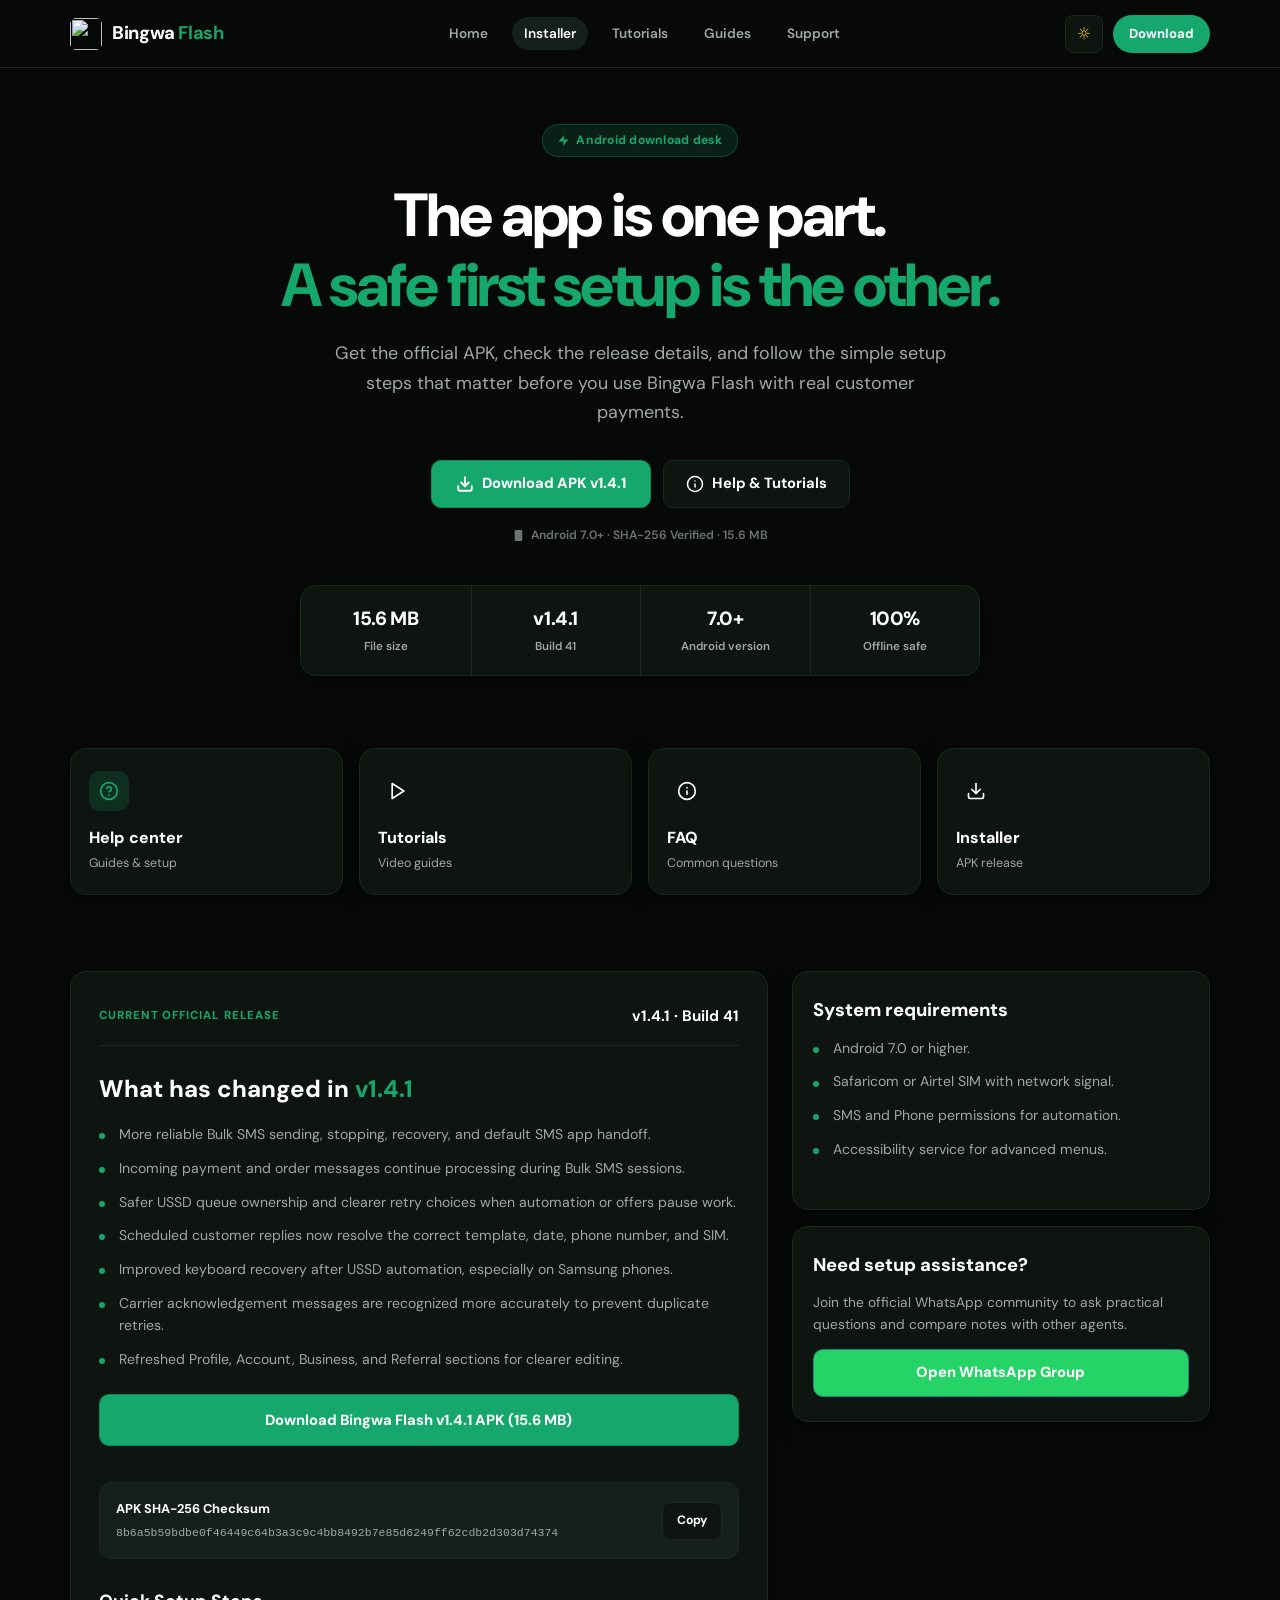
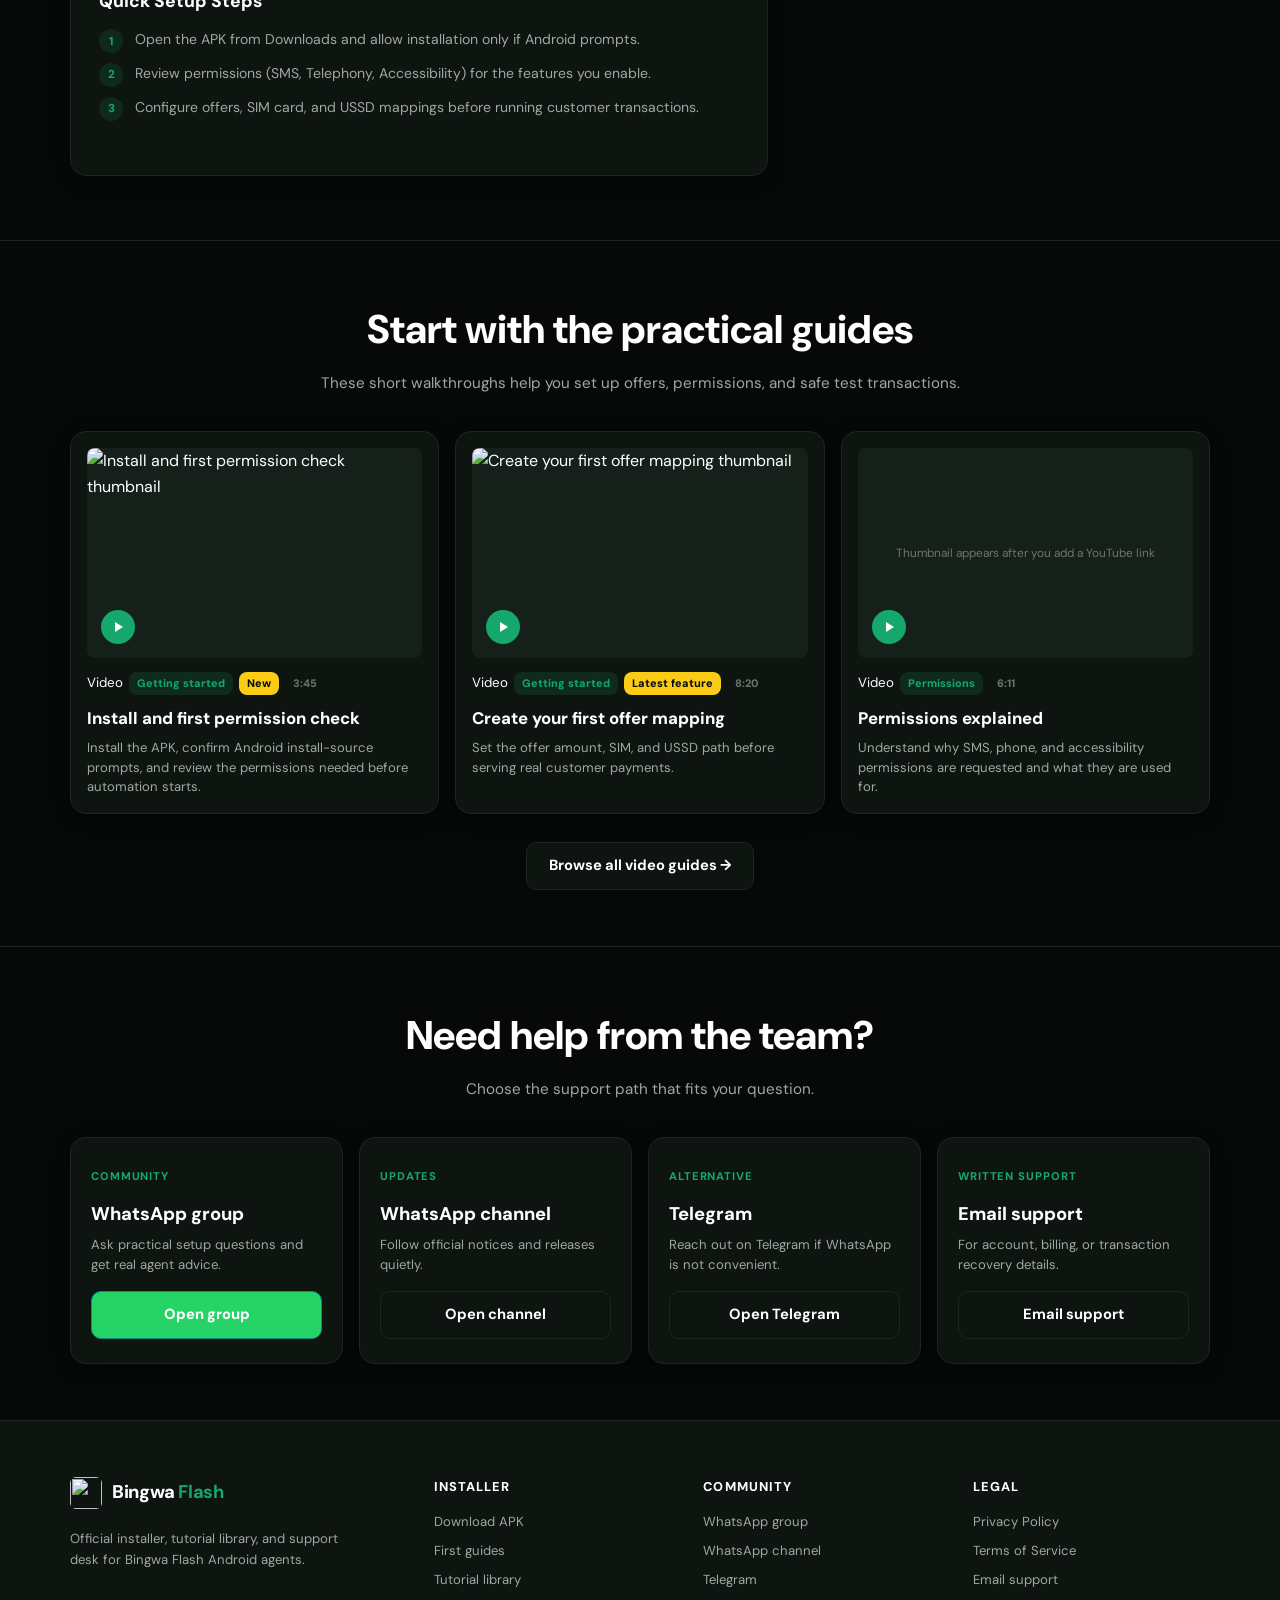
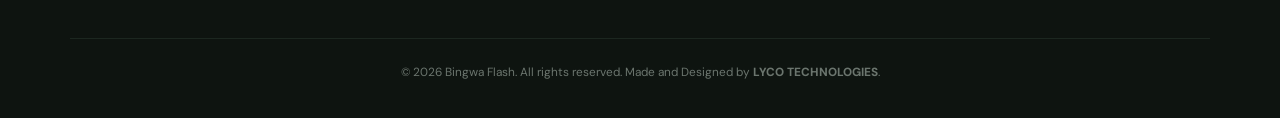
==== commit 61992d2f: "Publish Bingwa Flash v1.4.1 download" ====
--- a/index.html
+++ b/index.html
@@ -2,8 +2,8 @@
 <html lang="en" data-theme="dark">
 <head>
   <meta charset="utf-8"><meta name="viewport" content="width=device-width, initial-scale=1">
-  <title>Download Bingwa Flash v1.4.0 | Official Android APK</title>
-  <meta name="description" content="Download the official Bingwa Flash v1.4.0 Android APK, then use practical setup and support resources.">
+  <title>Download Bingwa Flash v1.4.1 | Official Android APK</title>
+  <meta name="description" content="Download the official Bingwa Flash v1.4.1 Android APK, then use practical setup and support resources.">
   <meta name="robots" content="noindex,nofollow,noarchive,nosnippet,noimageindex"><meta name="googlebot" content="noindex,nofollow,noarchive,nosnippet,noimageindex">
   <link rel="canonical" href="https://download.bingwaflash.co.ke/"><link rel="icon" type="image/png" href="/logo.png"><link rel="apple-touch-icon" href="/logo.png">
   <link rel="preconnect" href="https://fonts.googleapis.com"><link rel="preconnect" href="https://fonts.gstatic.com" crossorigin>
@@ -43,9 +43,9 @@
           Get the official APK, check the release details, and follow the simple setup steps that matter before you use Bingwa Flash with real customer payments.
         </p>
         <div class="hero-actions">
-          <a class="button-primary" href="https://github.com/officialmrlyco/BingwaFlashApp/releases/download/v40/BingwaFlash_v1.4.0.apk">
+          <a class="button-primary" href="https://github.com/officialmrlyco/BingwaFlashApp/releases/download/v41/BingwaFlash_v1.4.1.apk">
             <svg viewBox="0 0 24 24" width="18" height="18" fill="none" stroke="currentColor" stroke-width="2.5" stroke-linecap="round" stroke-linejoin="round"><path d="M21 15v4a2 2 0 0 1-2 2H5a2 2 0 0 1-2-2v-4"/><polyline points="7 10 12 15 17 10"/><line x1="12" y1="15" x2="12" y2="3"/></svg>
-            Download APK v1.4.0
+            Download APK v1.4.1
           </a>
           <a class="button-secondary" href="/tutorials/">
             <svg viewBox="0 0 24 24" width="18" height="18" fill="none" stroke="currentColor" stroke-width="2" stroke-linecap="round" stroke-linejoin="round"><circle cx="12" cy="12" r="10"/><line x1="12" y1="16" x2="12" y2="12"/><line x1="12" y1="8" x2="12.01" y2="8"/></svg>
@@ -64,8 +64,8 @@
             <small>File size</small>
           </div>
           <div class="stat-col">
-            <strong>v1.4.0</strong>
-            <small>Build 40</small>
+            <strong>v1.4.1</strong>
+            <small>Build 41</small>
           </div>
           <div class="stat-col">
             <strong>7.0+</strong>
@@ -129,28 +129,26 @@
         <section class="release-card" aria-labelledby="releaseTitle">
           <div class="release-strip">
             <span>Current official release</span>
-            <strong>v1.4.0 · Build 40</strong>
+            <strong>v1.4.1 · Build 41</strong>
           </div>
           <div class="release-body">
-            <h2 class="section-title" id="releaseTitle">What has changed in <em>v1.4.0</em></h2>
+            <h2 class="section-title" id="releaseTitle">What has changed in <em>v1.4.1</em></h2>
             <ul class="release-list">
-              <li>Add and adjust a profile photo with an easy square crop before saving.</li>
-              <li>Your photo updates across the app, customer pages, orders, and portal.</li>
-              <li>Redesigned Profile screen with expandable Profile, Account, and Business sections.</li>
-              <li>Floating Save Profile button and a warning before leaving unsaved changes.</li>
-              <li>Change password or email without logging out, with password visibility and Forgot Password support.</li>
-              <li>Safer usernames block prohibited words even inside longer names or when separated by symbols.</li>
-              <li>Changing a username keeps your verified badge, offers, and Web Orders page working correctly.</li>
-              <li>Better Web Orders saving protects changes from accidental exit.</li>
-              <li>Reliability improvements for transaction recovery, subscriptions, and account updates.</li>
+              <li>More reliable Bulk SMS sending, stopping, recovery, and default SMS app handoff.</li>
+              <li>Incoming payment and order messages continue processing during Bulk SMS sessions.</li>
+              <li>Safer USSD queue ownership and clearer retry choices when automation or offers pause work.</li>
+              <li>Scheduled customer replies now resolve the correct template, date, phone number, and SIM.</li>
+              <li>Improved keyboard recovery after USSD automation, especially on Samsung phones.</li>
+              <li>Carrier acknowledgement messages are recognized more accurately to prevent duplicate retries.</li>
+              <li>Refreshed Profile, Account, Business, and Referral sections for clearer editing.</li>
             </ul>
-            <a class="button-primary" style="width: 100%; min-height: 52px; margin-bottom: 12px;" href="https://github.com/officialmrlyco/BingwaFlashApp/releases/download/v40/BingwaFlash_v1.4.0.apk">
-              Download Bingwa Flash v1.4.0 APK (15.6 MB)
+            <a class="button-primary" style="width: 100%; min-height: 52px; margin-bottom: 12px;" href="https://github.com/officialmrlyco/BingwaFlashApp/releases/download/v41/BingwaFlash_v1.4.1.apk">
+              Download Bingwa Flash v1.4.1 APK (15.6 MB)
             </a>
             <div class="integrity">
               <div>
                 <strong>APK SHA-256 Checksum</strong>
-                <code id="checksum">68f9782c5d9702f1c295afcfe9eb7b254f980ccbe573c8dcd48d775cf0fc78bc</code>
+                <code id="checksum">8b6a5b59bdbe0f46449c64b3a3c9c4bb8492b7e85d6249ff62cdb2d303d74374</code>
               </div>
               <button class="copy-button" type="button" data-copy-target="checksum">Copy</button>
             </div>
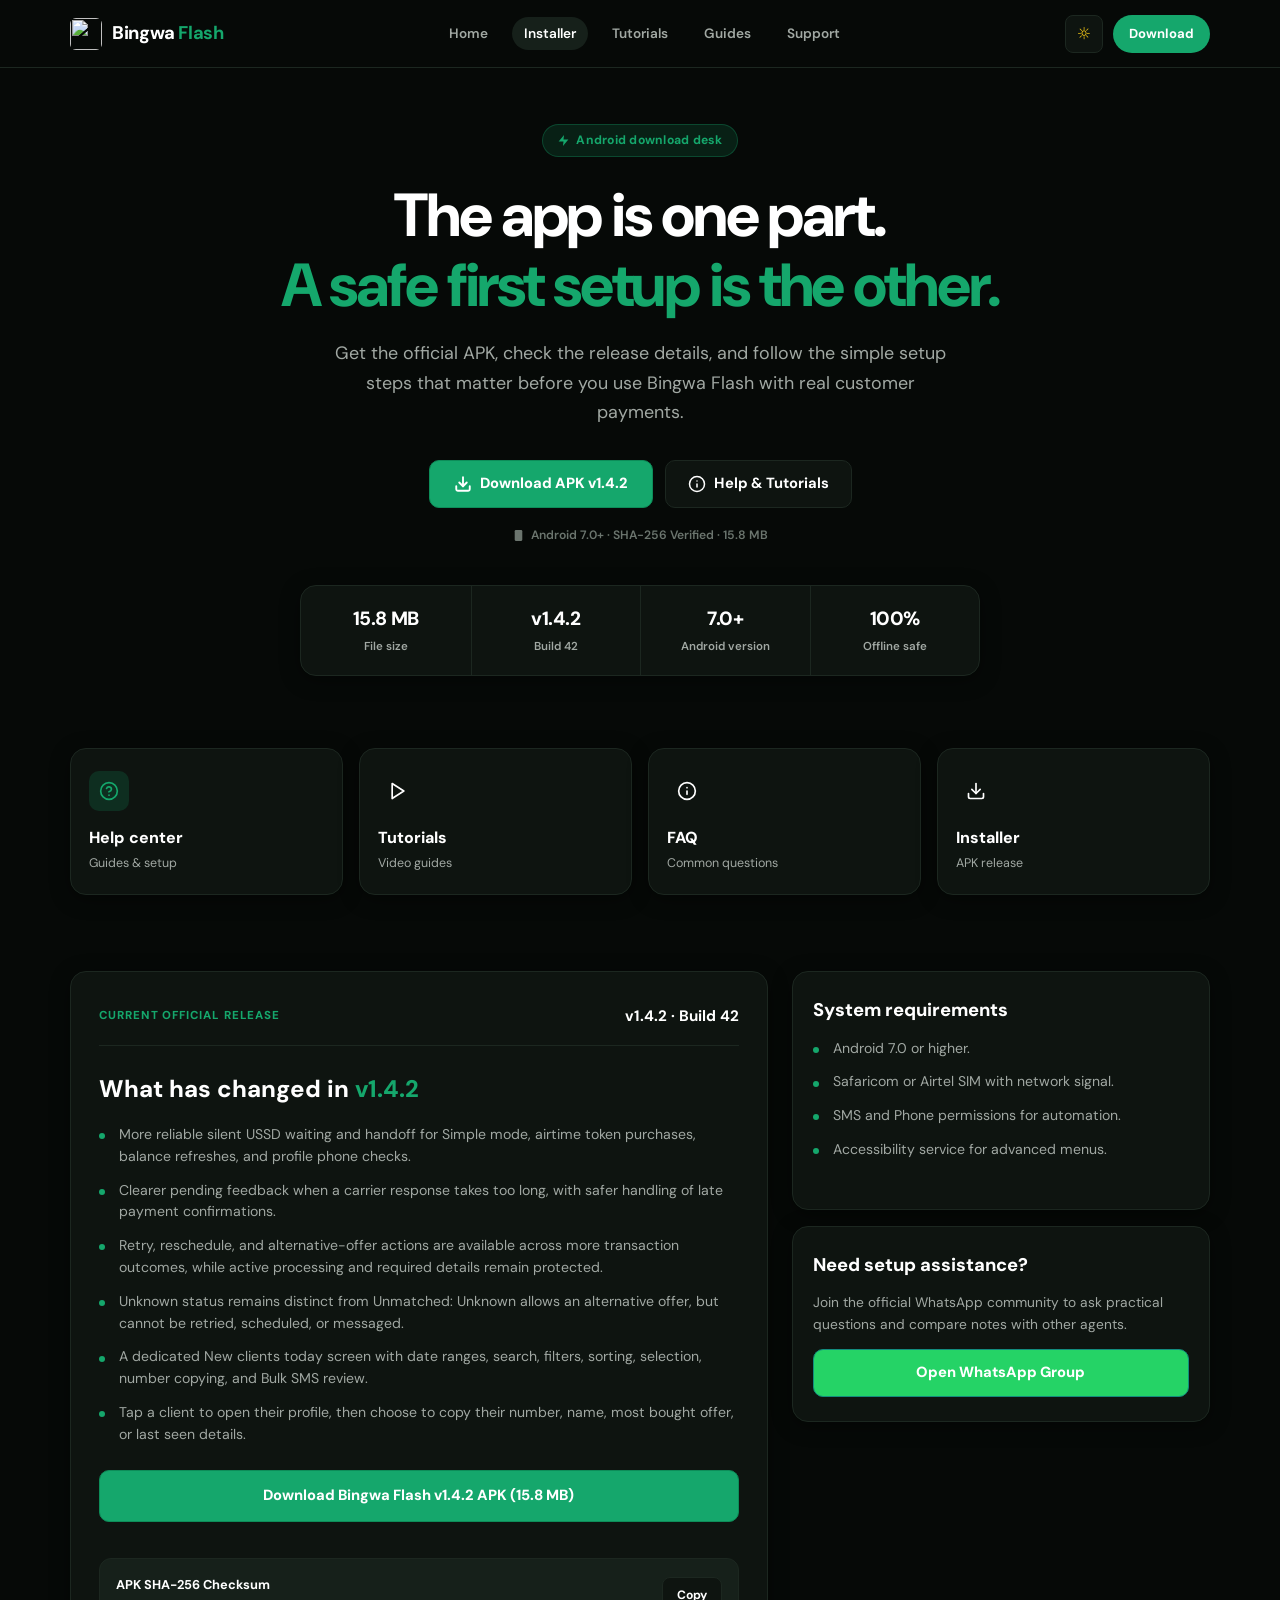
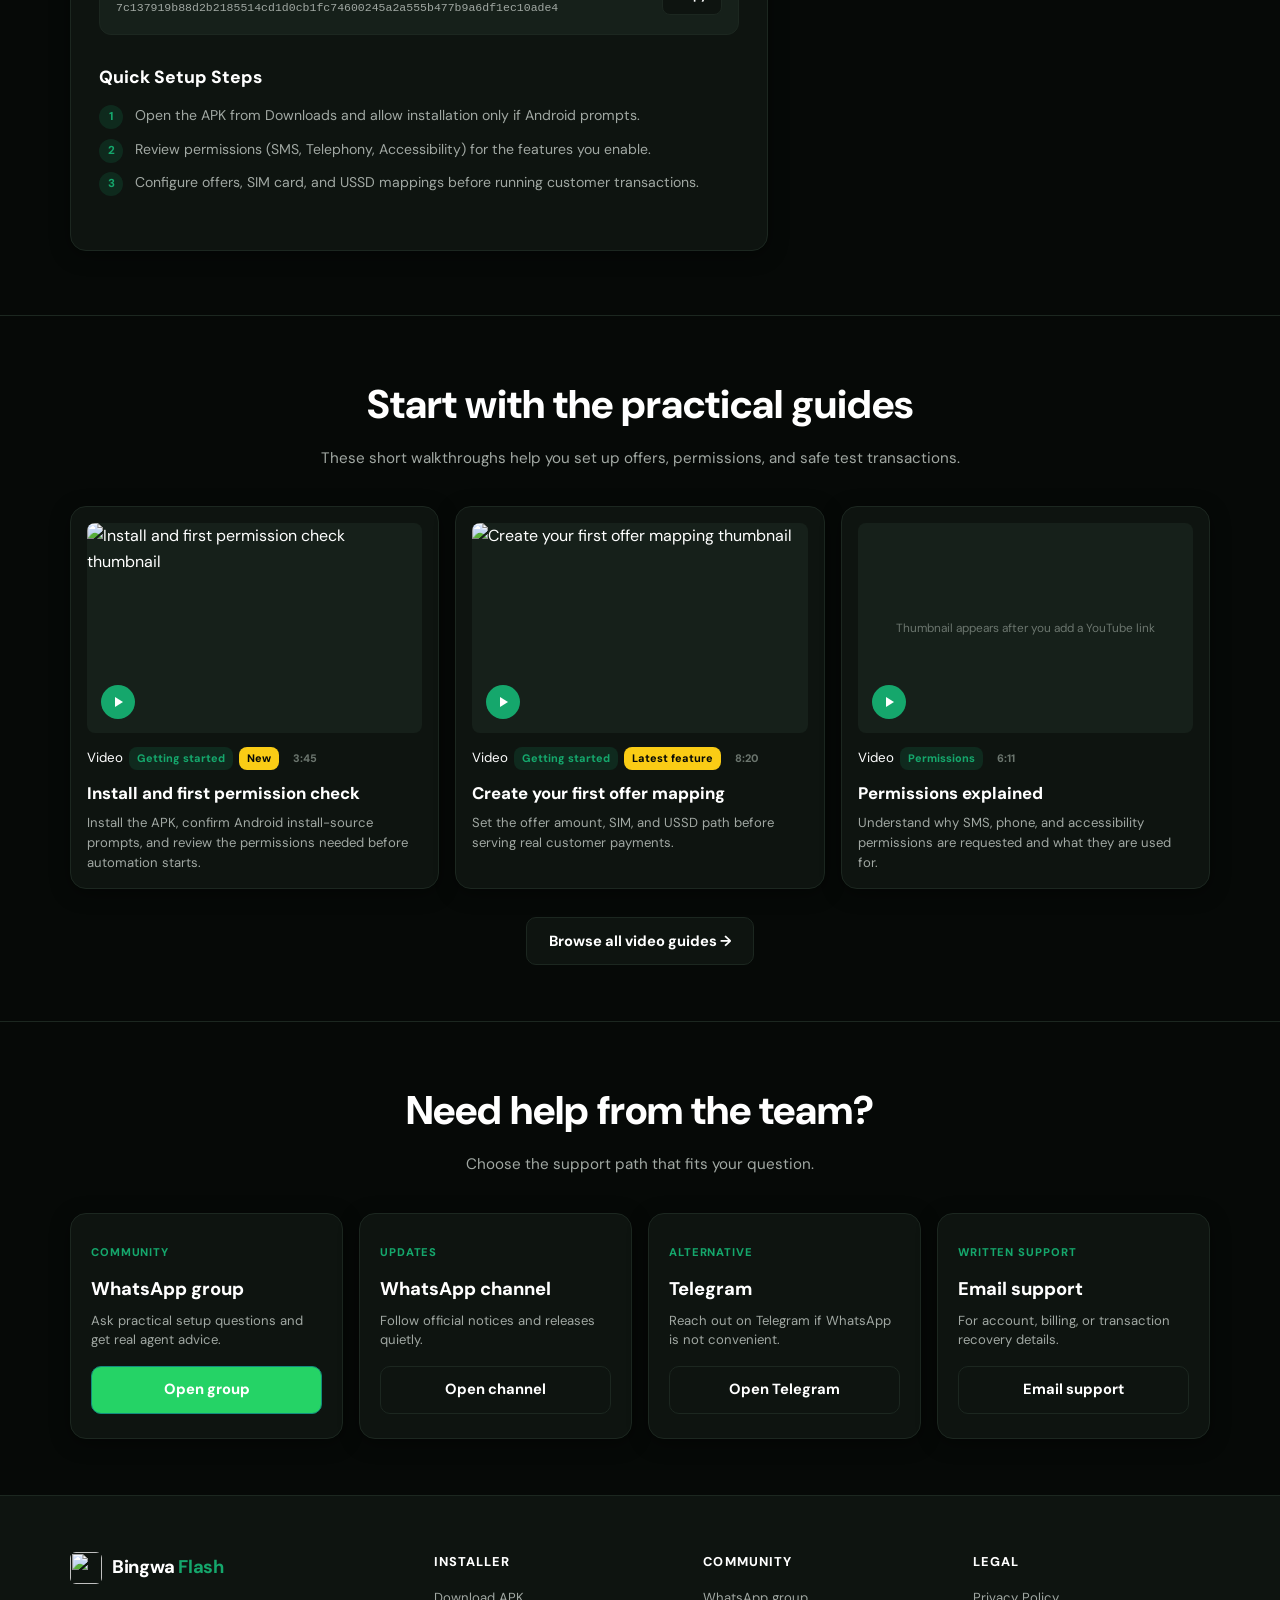
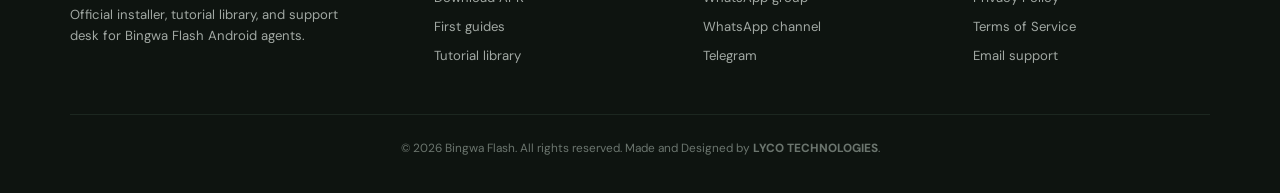
==== commit adf1266f: "Update download page for published v1.4.2 release" ====
--- a/index.html
+++ b/index.html
@@ -2,8 +2,8 @@
 <html lang="en" data-theme="dark">
 <head>
   <meta charset="utf-8"><meta name="viewport" content="width=device-width, initial-scale=1">
-  <title>Download Bingwa Flash v1.4.1 | Official Android APK</title>
-  <meta name="description" content="Download the official Bingwa Flash v1.4.1 Android APK, then use practical setup and support resources.">
+  <title>Download Bingwa Flash v1.4.2 | Official Android APK</title>
+  <meta name="description" content="Download the official Bingwa Flash v1.4.2 Android APK, then use practical setup and support resources.">
   <meta name="robots" content="noindex,nofollow,noarchive,nosnippet,noimageindex"><meta name="googlebot" content="noindex,nofollow,noarchive,nosnippet,noimageindex">
   <link rel="canonical" href="https://download.bingwaflash.co.ke/"><link rel="icon" type="image/png" href="/logo.png"><link rel="apple-touch-icon" href="/logo.png">
   <link rel="preconnect" href="https://fonts.googleapis.com"><link rel="preconnect" href="https://fonts.gstatic.com" crossorigin>
@@ -43,9 +43,9 @@
           Get the official APK, check the release details, and follow the simple setup steps that matter before you use Bingwa Flash with real customer payments.
         </p>
         <div class="hero-actions">
-          <a class="button-primary" href="https://github.com/officialmrlyco/BingwaFlashApp/releases/download/v41/BingwaFlash_v1.4.1.apk">
+          <a class="button-primary" href="https://github.com/officialmrlyco/BingwaFlashApp/releases/download/v42/BingwaFlash_v1.4.2.apk">
             <svg viewBox="0 0 24 24" width="18" height="18" fill="none" stroke="currentColor" stroke-width="2.5" stroke-linecap="round" stroke-linejoin="round"><path d="M21 15v4a2 2 0 0 1-2 2H5a2 2 0 0 1-2-2v-4"/><polyline points="7 10 12 15 17 10"/><line x1="12" y1="15" x2="12" y2="3"/></svg>
-            Download APK v1.4.1
+            Download APK v1.4.2
           </a>
           <a class="button-secondary" href="/tutorials/">
             <svg viewBox="0 0 24 24" width="18" height="18" fill="none" stroke="currentColor" stroke-width="2" stroke-linecap="round" stroke-linejoin="round"><circle cx="12" cy="12" r="10"/><line x1="12" y1="16" x2="12" y2="12"/><line x1="12" y1="8" x2="12.01" y2="8"/></svg>
@@ -54,18 +54,18 @@
         </div>
         <p class="hero-microcopy">
           <svg viewBox="0 0 24 24" width="13" height="13" fill="currentColor"><rect x="5" y="2" width="14" height="20" rx="2" ry="2"/><line x1="12" y1="18" x2="12.01" y2="18"/></svg>
-          Android 7.0+ · SHA-256 Verified · 15.6 MB
+          Android 7.0+ · SHA-256 Verified · 15.8 MB
         </p>
 
         <!-- Stats Box (4-cols desktop / 2x2 mobile) -->
         <div class="stats-box">
           <div class="stat-col">
-            <strong>15.6 MB</strong>
+            <strong>15.8 MB</strong>
             <small>File size</small>
           </div>
           <div class="stat-col">
-            <strong>v1.4.1</strong>
-            <small>Build 41</small>
+            <strong>v1.4.2</strong>
+            <small>Build 42</small>
           </div>
           <div class="stat-col">
             <strong>7.0+</strong>
@@ -123,32 +123,31 @@
       </div>
     </section>
 
-    <!-- Release Info & Requirements Desk -->
+    <!-- Release details mirror the existing v42 asset; update links, size, checksum and notes together. -->
     <div class="wrap" id="download">
       <div class="download-layout">
         <section class="release-card" aria-labelledby="releaseTitle">
           <div class="release-strip">
             <span>Current official release</span>
-            <strong>v1.4.1 · Build 41</strong>
+            <strong>v1.4.2 · Build 42</strong>
           </div>
           <div class="release-body">
-            <h2 class="section-title" id="releaseTitle">What has changed in <em>v1.4.1</em></h2>
+            <h2 class="section-title" id="releaseTitle">What has changed in <em>v1.4.2</em></h2>
             <ul class="release-list">
-              <li>More reliable Bulk SMS sending, stopping, recovery, and default SMS app handoff.</li>
-              <li>Incoming payment and order messages continue processing during Bulk SMS sessions.</li>
-              <li>Safer USSD queue ownership and clearer retry choices when automation or offers pause work.</li>
-              <li>Scheduled customer replies now resolve the correct template, date, phone number, and SIM.</li>
-              <li>Improved keyboard recovery after USSD automation, especially on Samsung phones.</li>
-              <li>Carrier acknowledgement messages are recognized more accurately to prevent duplicate retries.</li>
-              <li>Refreshed Profile, Account, Business, and Referral sections for clearer editing.</li>
+              <li>More reliable silent USSD waiting and handoff for Simple mode, airtime token purchases, balance refreshes, and profile phone checks.</li>
+              <li>Clearer pending feedback when a carrier response takes too long, with safer handling of late payment confirmations.</li>
+              <li>Retry, reschedule, and alternative-offer actions are available across more transaction outcomes, while active processing and required details remain protected.</li>
+              <li>Unknown status remains distinct from Unmatched: Unknown allows an alternative offer, but cannot be retried, scheduled, or messaged.</li>
+              <li>A dedicated New clients today screen with date ranges, search, filters, sorting, selection, number copying, and Bulk SMS review.</li>
+              <li>Tap a client to open their profile, then choose to copy their number, name, most bought offer, or last seen details.</li>
             </ul>
-            <a class="button-primary" style="width: 100%; min-height: 52px; margin-bottom: 12px;" href="https://github.com/officialmrlyco/BingwaFlashApp/releases/download/v41/BingwaFlash_v1.4.1.apk">
-              Download Bingwa Flash v1.4.1 APK (15.6 MB)
+            <a class="button-primary" style="width: 100%; min-height: 52px; margin-bottom: 12px;" href="https://github.com/officialmrlyco/BingwaFlashApp/releases/download/v42/BingwaFlash_v1.4.2.apk">
+              Download Bingwa Flash v1.4.2 APK (15.8 MB)
             </a>
             <div class="integrity">
               <div>
                 <strong>APK SHA-256 Checksum</strong>
-                <code id="checksum">8b6a5b59bdbe0f46449c64b3a3c9c4bb8492b7e85d6249ff62cdb2d303d74374</code>
+                <code id="checksum">7c137919b88d2b2185514cd1d0cb1fc74600245a2a555b477b9a6df1ec10ade4</code>
               </div>
               <button class="copy-button" type="button" data-copy-target="checksum">Copy</button>
             </div>
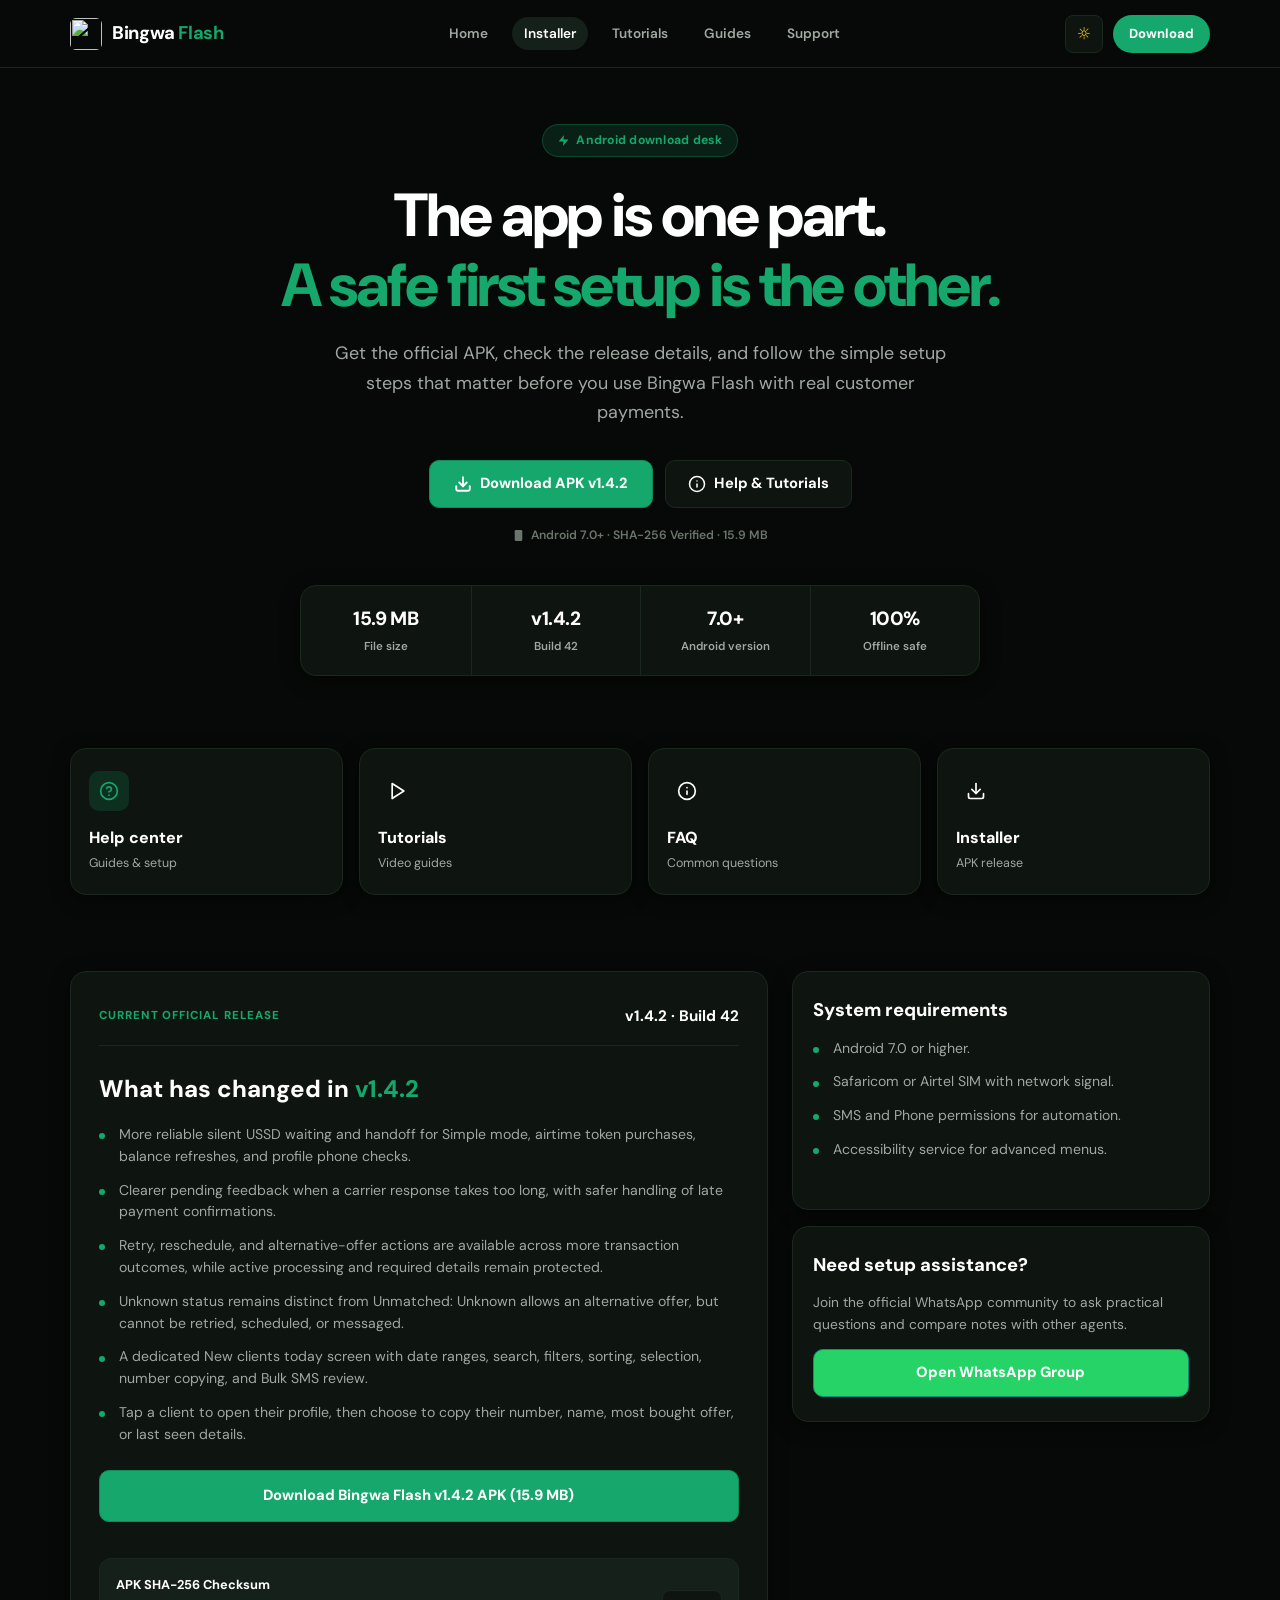
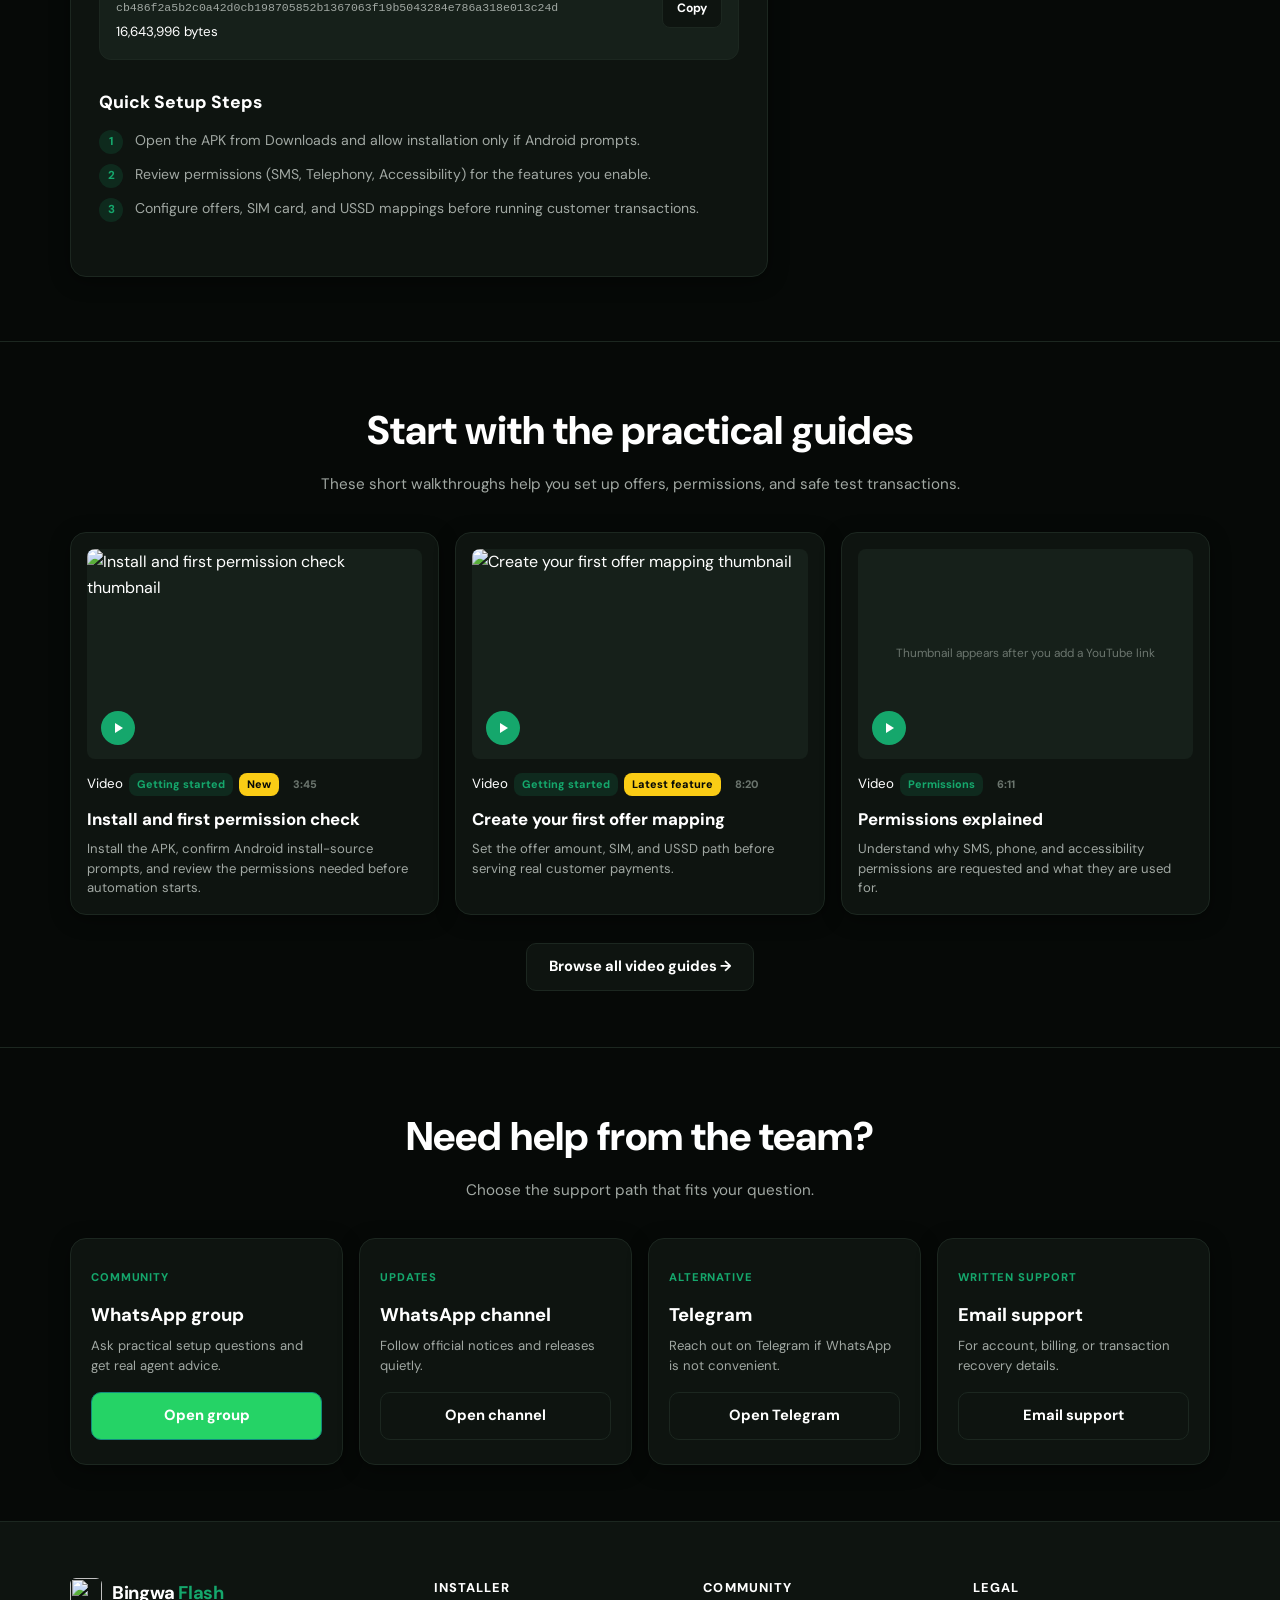
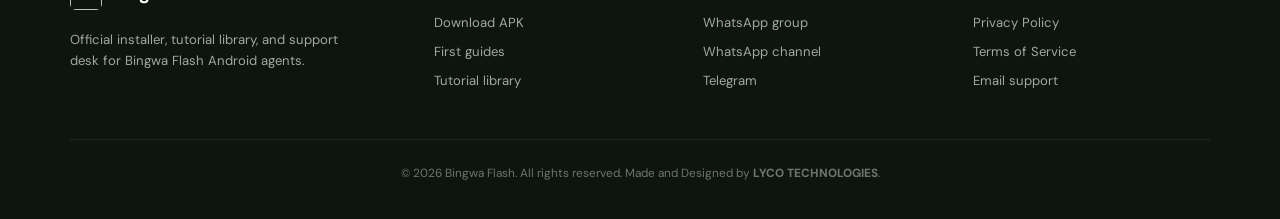
==== commit edbd36e7: "Correct v1.4.2 download integrity metadata" ====
--- a/index.html
+++ b/index.html
@@ -43,7 +43,7 @@
           Get the official APK, check the release details, and follow the simple setup steps that matter before you use Bingwa Flash with real customer payments.
         </p>
         <div class="hero-actions">
-          <a class="button-primary" href="https://github.com/officialmrlyco/BingwaFlashApp/releases/download/v42/BingwaFlash_v1.4.2.apk">
+          <a class="button-primary" href="https://github.com/officialmrlyco/BingwaFlashApp/releases/download/v42/BingwaFlash_v1.4.2.apk?build=cb486f2a5b2c0a42">
             <svg viewBox="0 0 24 24" width="18" height="18" fill="none" stroke="currentColor" stroke-width="2.5" stroke-linecap="round" stroke-linejoin="round"><path d="M21 15v4a2 2 0 0 1-2 2H5a2 2 0 0 1-2-2v-4"/><polyline points="7 10 12 15 17 10"/><line x1="12" y1="15" x2="12" y2="3"/></svg>
             Download APK v1.4.2
           </a>
@@ -54,13 +54,13 @@
         </div>
         <p class="hero-microcopy">
           <svg viewBox="0 0 24 24" width="13" height="13" fill="currentColor"><rect x="5" y="2" width="14" height="20" rx="2" ry="2"/><line x1="12" y1="18" x2="12.01" y2="18"/></svg>
-          Android 7.0+ · SHA-256 Verified · 15.8 MB
+          Android 7.0+ · SHA-256 Verified · 15.9 MB
         </p>
 
         <!-- Stats Box (4-cols desktop / 2x2 mobile) -->
         <div class="stats-box">
           <div class="stat-col">
-            <strong>15.8 MB</strong>
+            <strong>15.9 MB</strong>
             <small>File size</small>
           </div>
           <div class="stat-col">
@@ -123,7 +123,7 @@
       </div>
     </section>
 
-    <!-- Release details mirror the existing v42 asset; update links, size, checksum and notes together. -->
+    <!-- Release details mirror the verified v42 asset; keep links, exact bytes, displayed size, and checksum together. -->
     <div class="wrap" id="download">
       <div class="download-layout">
         <section class="release-card" aria-labelledby="releaseTitle">
@@ -141,13 +141,14 @@
               <li>A dedicated New clients today screen with date ranges, search, filters, sorting, selection, number copying, and Bulk SMS review.</li>
               <li>Tap a client to open their profile, then choose to copy their number, name, most bought offer, or last seen details.</li>
             </ul>
-            <a class="button-primary" style="width: 100%; min-height: 52px; margin-bottom: 12px;" href="https://github.com/officialmrlyco/BingwaFlashApp/releases/download/v42/BingwaFlash_v1.4.2.apk">
-              Download Bingwa Flash v1.4.2 APK (15.8 MB)
+            <a class="button-primary" style="width: 100%; min-height: 52px; margin-bottom: 12px;" href="https://github.com/officialmrlyco/BingwaFlashApp/releases/download/v42/BingwaFlash_v1.4.2.apk?build=cb486f2a5b2c0a42">
+              Download Bingwa Flash v1.4.2 APK (15.9 MB)
             </a>
             <div class="integrity">
               <div>
                 <strong>APK SHA-256 Checksum</strong>
-                <code id="checksum">7c137919b88d2b2185514cd1d0cb1fc74600245a2a555b477b9a6df1ec10ade4</code>
+                <code id="checksum">cb486f2a5b2c0a42d0cb198705852b1367063f19b5043284e786a318e013c24d</code>
+                <small>16,643,996 bytes</small>
               </div>
               <button class="copy-button" type="button" data-copy-target="checksum">Copy</button>
             </div>
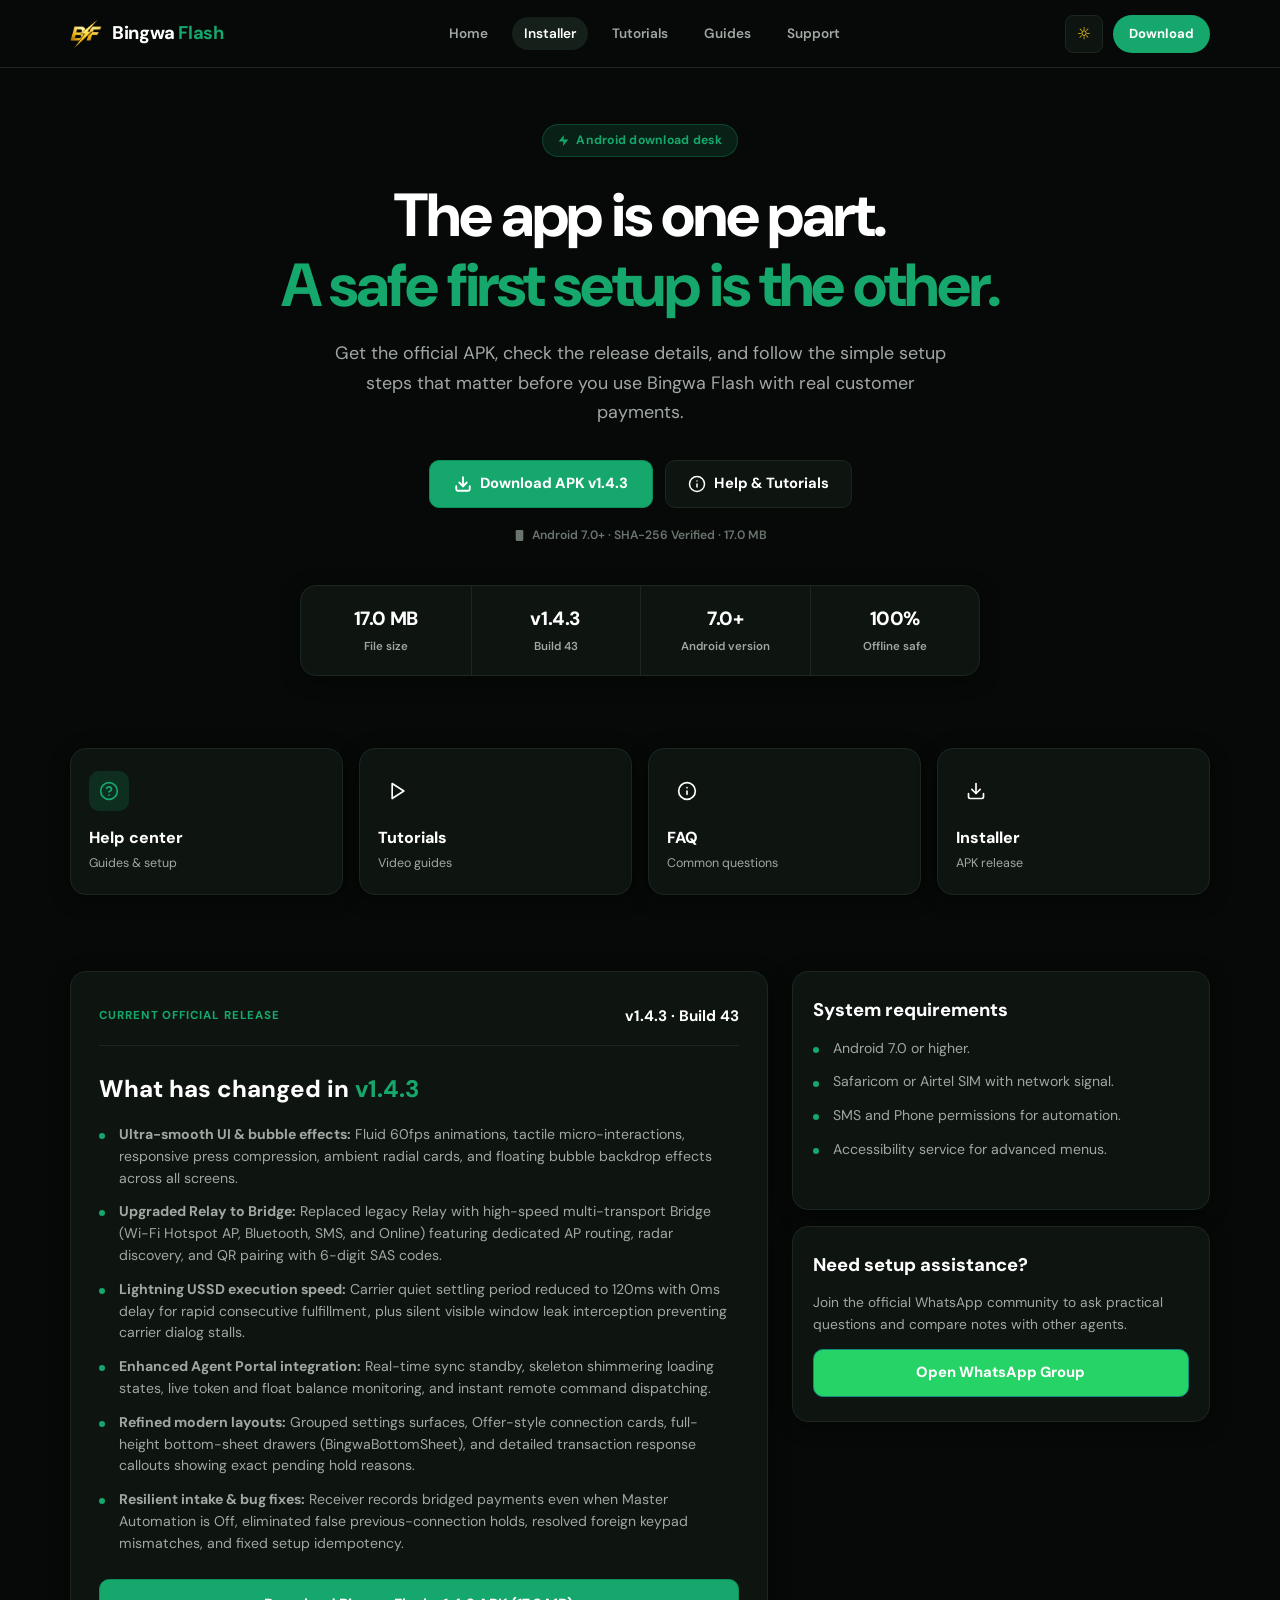
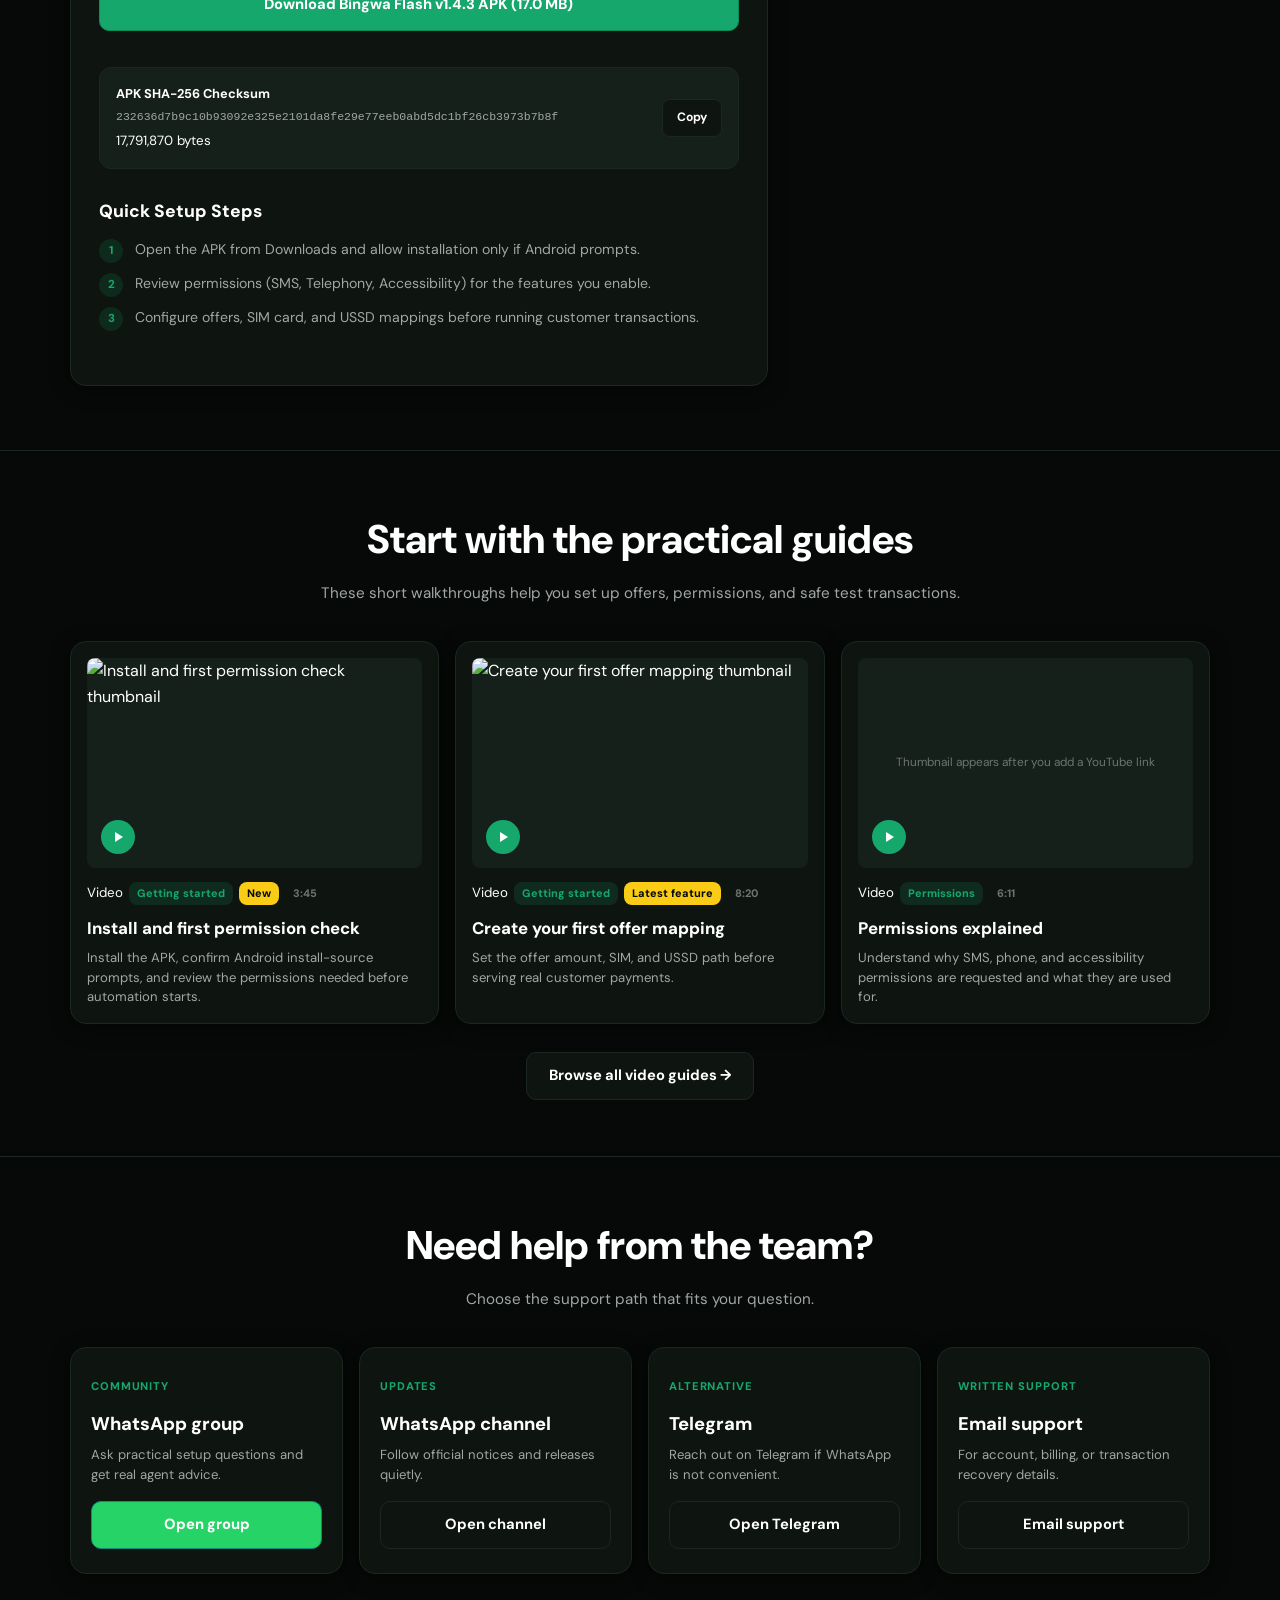
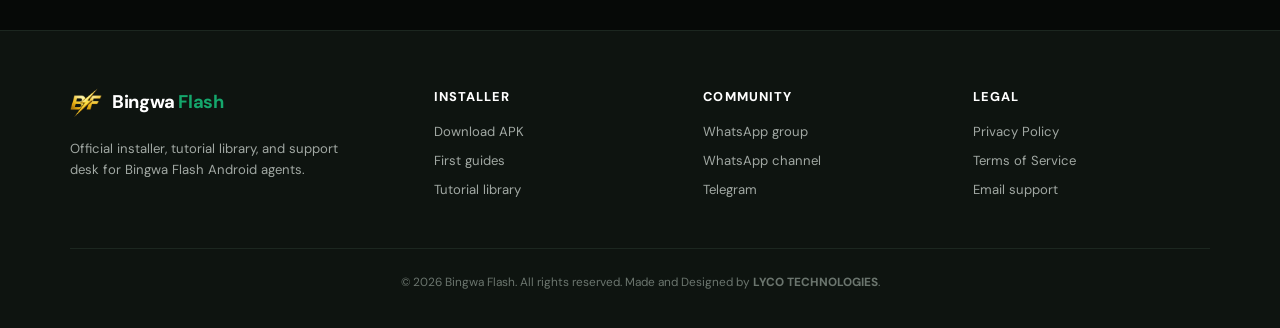
==== commit 6c7aa8a0: "Update download desk to v1.4.3 (Build 43)" ====
--- a/index.html
+++ b/index.html
@@ -2,8 +2,8 @@
 <html lang="en" data-theme="dark">
 <head>
   <meta charset="utf-8"><meta name="viewport" content="width=device-width, initial-scale=1">
-  <title>Download Bingwa Flash v1.4.2 | Official Android APK</title>
-  <meta name="description" content="Download the official Bingwa Flash v1.4.2 Android APK, then use practical setup and support resources.">
+  <title>Download Bingwa Flash v1.4.3 | Official Android APK</title>
+  <meta name="description" content="Download the official Bingwa Flash v1.4.3 Android APK, then use practical setup and support resources.">
   <meta name="robots" content="noindex,nofollow,noarchive,nosnippet,noimageindex"><meta name="googlebot" content="noindex,nofollow,noarchive,nosnippet,noimageindex">
   <link rel="canonical" href="https://download.bingwaflash.co.ke/"><link rel="icon" type="image/png" href="/logo.png"><link rel="apple-touch-icon" href="/logo.png">
   <link rel="preconnect" href="https://fonts.googleapis.com"><link rel="preconnect" href="https://fonts.gstatic.com" crossorigin>
@@ -43,9 +43,9 @@
           Get the official APK, check the release details, and follow the simple setup steps that matter before you use Bingwa Flash with real customer payments.
         </p>
         <div class="hero-actions">
-          <a class="button-primary" href="https://github.com/officialmrlyco/BingwaFlashApp/releases/download/v42/BingwaFlash_v1.4.2.apk?build=cb486f2a5b2c0a42">
+          <a class="button-primary" href="https://github.com/officialmrlyco/BingwaFlashApp/releases/download/v43/BingwaFlash_v1.4.3.apk?build=232636d7b9c10b93">
             <svg viewBox="0 0 24 24" width="18" height="18" fill="none" stroke="currentColor" stroke-width="2.5" stroke-linecap="round" stroke-linejoin="round"><path d="M21 15v4a2 2 0 0 1-2 2H5a2 2 0 0 1-2-2v-4"/><polyline points="7 10 12 15 17 10"/><line x1="12" y1="15" x2="12" y2="3"/></svg>
-            Download APK v1.4.2
+            Download APK v1.4.3
           </a>
           <a class="button-secondary" href="/tutorials/">
             <svg viewBox="0 0 24 24" width="18" height="18" fill="none" stroke="currentColor" stroke-width="2" stroke-linecap="round" stroke-linejoin="round"><circle cx="12" cy="12" r="10"/><line x1="12" y1="16" x2="12" y2="12"/><line x1="12" y1="8" x2="12.01" y2="8"/></svg>
@@ -54,18 +54,18 @@
         </div>
         <p class="hero-microcopy">
           <svg viewBox="0 0 24 24" width="13" height="13" fill="currentColor"><rect x="5" y="2" width="14" height="20" rx="2" ry="2"/><line x1="12" y1="18" x2="12.01" y2="18"/></svg>
-          Android 7.0+ · SHA-256 Verified · 15.9 MB
+          Android 7.0+ · SHA-256 Verified · 17.0 MB
         </p>
 
         <!-- Stats Box (4-cols desktop / 2x2 mobile) -->
         <div class="stats-box">
           <div class="stat-col">
-            <strong>15.9 MB</strong>
+            <strong>17.0 MB</strong>
             <small>File size</small>
           </div>
           <div class="stat-col">
-            <strong>v1.4.2</strong>
-            <small>Build 42</small>
+            <strong>v1.4.3</strong>
+            <small>Build 43</small>
           </div>
           <div class="stat-col">
             <strong>7.0+</strong>
@@ -123,32 +123,32 @@
       </div>
     </section>
 
-    <!-- Release details mirror the verified v42 asset; keep links, exact bytes, displayed size, and checksum together. -->
+    <!-- Release details mirror the verified v43 asset; keep links, exact bytes, displayed size, and checksum together. -->
     <div class="wrap" id="download">
       <div class="download-layout">
         <section class="release-card" aria-labelledby="releaseTitle">
           <div class="release-strip">
             <span>Current official release</span>
-            <strong>v1.4.2 · Build 42</strong>
+            <strong>v1.4.3 · Build 43</strong>
           </div>
           <div class="release-body">
-            <h2 class="section-title" id="releaseTitle">What has changed in <em>v1.4.2</em></h2>
+            <h2 class="section-title" id="releaseTitle">What has changed in <em>v1.4.3</em></h2>
             <ul class="release-list">
-              <li>More reliable silent USSD waiting and handoff for Simple mode, airtime token purchases, balance refreshes, and profile phone checks.</li>
-              <li>Clearer pending feedback when a carrier response takes too long, with safer handling of late payment confirmations.</li>
-              <li>Retry, reschedule, and alternative-offer actions are available across more transaction outcomes, while active processing and required details remain protected.</li>
-              <li>Unknown status remains distinct from Unmatched: Unknown allows an alternative offer, but cannot be retried, scheduled, or messaged.</li>
-              <li>A dedicated New clients today screen with date ranges, search, filters, sorting, selection, number copying, and Bulk SMS review.</li>
-              <li>Tap a client to open their profile, then choose to copy their number, name, most bought offer, or last seen details.</li>
+              <li><strong>Ultra-smooth UI & bubble effects:</strong> Fluid 60fps animations, tactile micro-interactions, responsive press compression, ambient radial cards, and floating bubble backdrop effects across all screens.</li>
+              <li><strong>Upgraded Relay to Bridge:</strong> Replaced legacy Relay with high-speed multi-transport Bridge (Wi-Fi Hotspot AP, Bluetooth, SMS, and Online) featuring dedicated AP routing, radar discovery, and QR pairing with 6-digit SAS codes.</li>
+              <li><strong>Lightning USSD execution speed:</strong> Carrier quiet settling period reduced to 120ms with 0ms delay for rapid consecutive fulfillment, plus silent visible window leak interception preventing carrier dialog stalls.</li>
+              <li><strong>Enhanced Agent Portal integration:</strong> Real-time sync standby, skeleton shimmering loading states, live token and float balance monitoring, and instant remote command dispatching.</li>
+              <li><strong>Refined modern layouts:</strong> Grouped settings surfaces, Offer-style connection cards, full-height bottom-sheet drawers (BingwaBottomSheet), and detailed transaction response callouts showing exact pending hold reasons.</li>
+              <li><strong>Resilient intake & bug fixes:</strong> Receiver records bridged payments even when Master Automation is Off, eliminated false previous-connection holds, resolved foreign keypad mismatches, and fixed setup idempotency.</li>
             </ul>
-            <a class="button-primary" style="width: 100%; min-height: 52px; margin-bottom: 12px;" href="https://github.com/officialmrlyco/BingwaFlashApp/releases/download/v42/BingwaFlash_v1.4.2.apk?build=cb486f2a5b2c0a42">
-              Download Bingwa Flash v1.4.2 APK (15.9 MB)
+            <a class="button-primary" style="width: 100%; min-height: 52px; margin-bottom: 12px;" href="https://github.com/officialmrlyco/BingwaFlashApp/releases/download/v43/BingwaFlash_v1.4.3.apk?build=232636d7b9c10b93">
+              Download Bingwa Flash v1.4.3 APK (17.0 MB)
             </a>
             <div class="integrity">
               <div>
                 <strong>APK SHA-256 Checksum</strong>
-                <code id="checksum">cb486f2a5b2c0a42d0cb198705852b1367063f19b5043284e786a318e013c24d</code>
-                <small>16,643,996 bytes</small>
+                <code id="checksum">232636d7b9c10b93092e325e2101da8fe29e77eeb0abd5dc1bf26cb3973b7b8f</code>
+                <small>17,791,870 bytes</small>
               </div>
               <button class="copy-button" type="button" data-copy-target="checksum">Copy</button>
             </div>
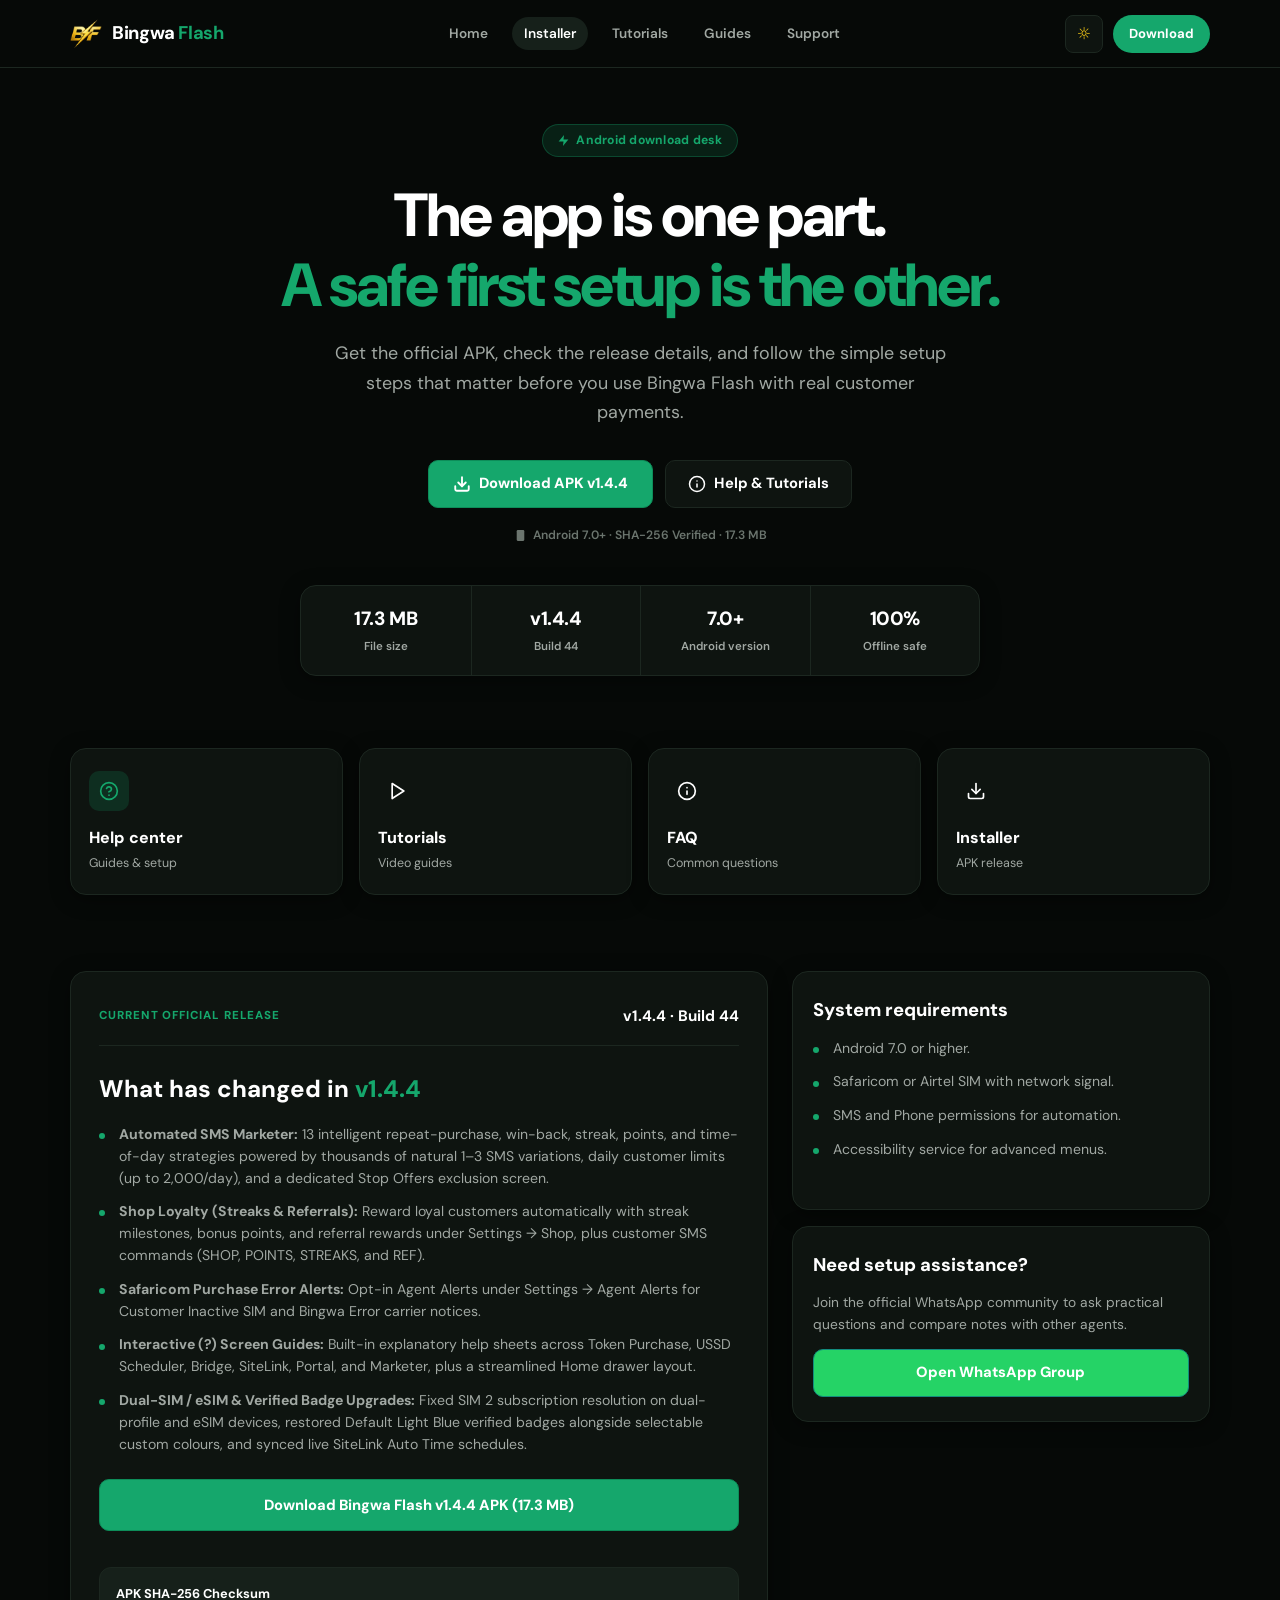
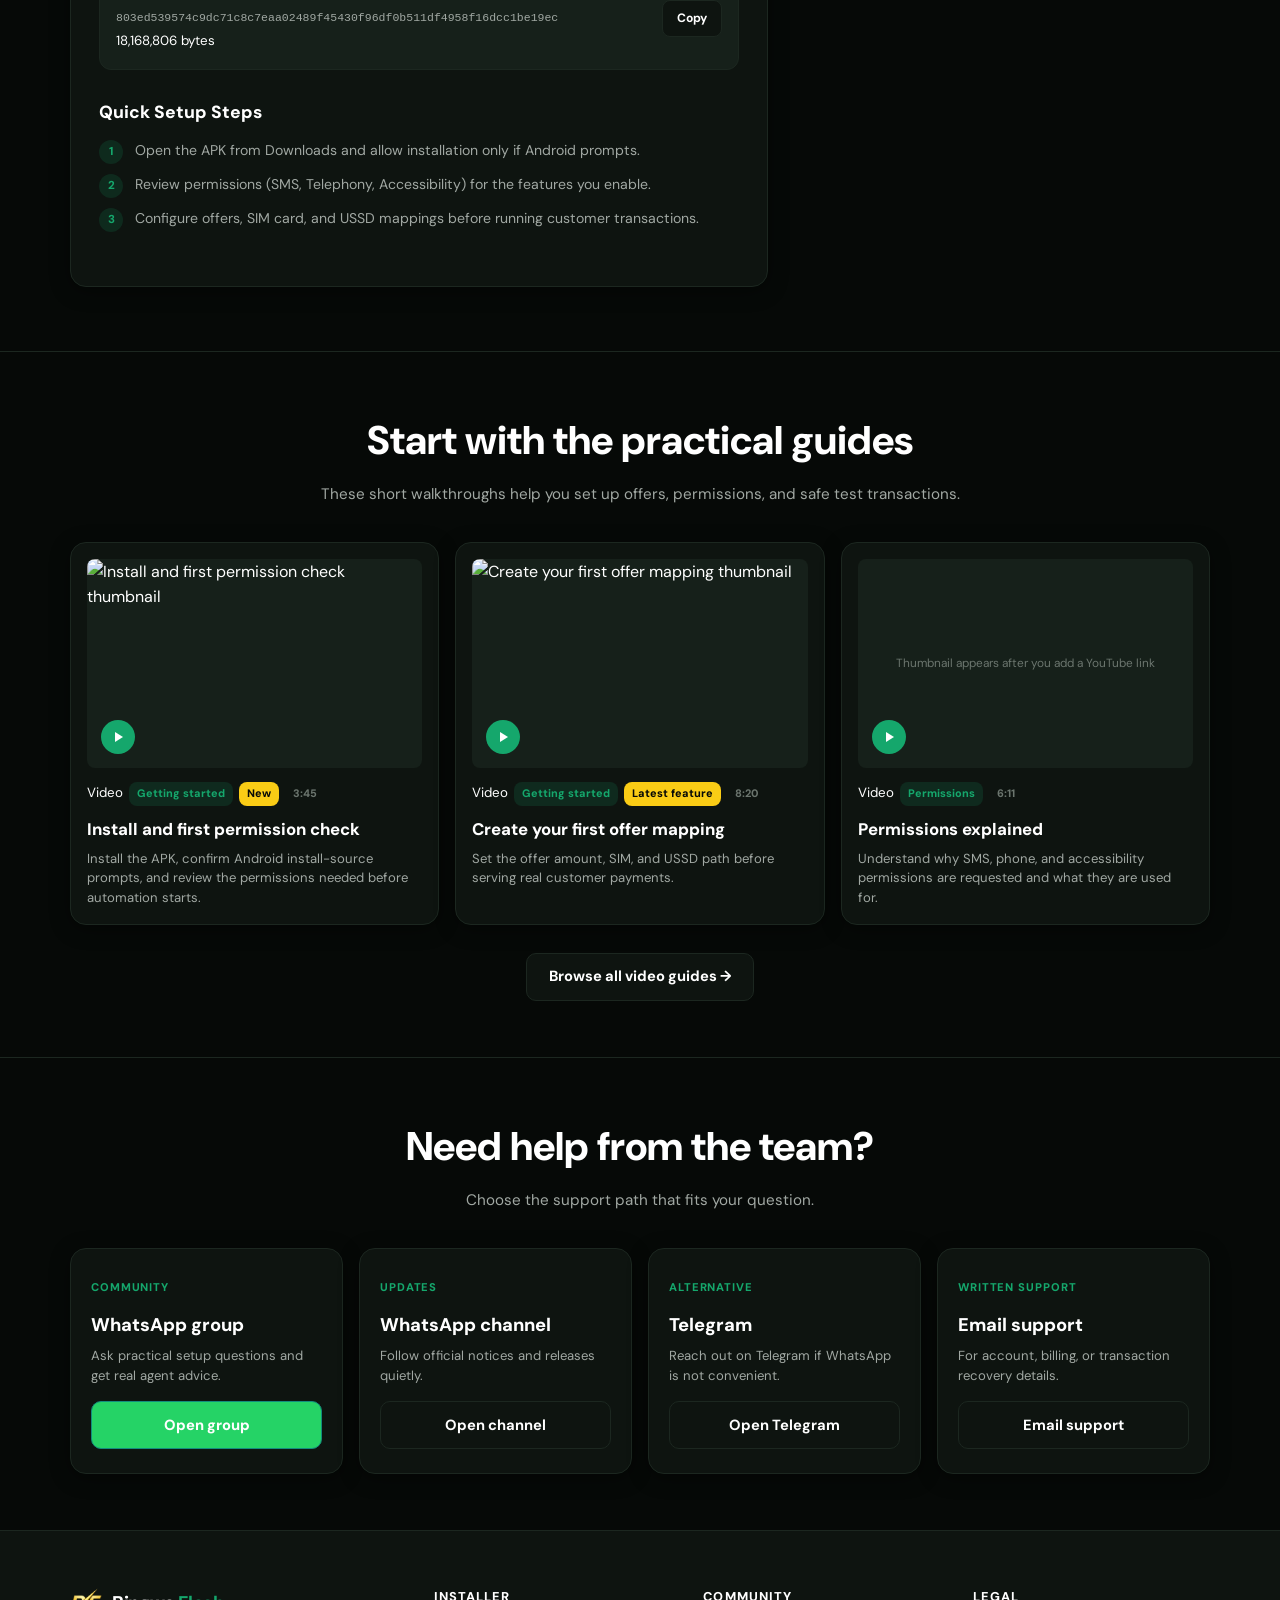
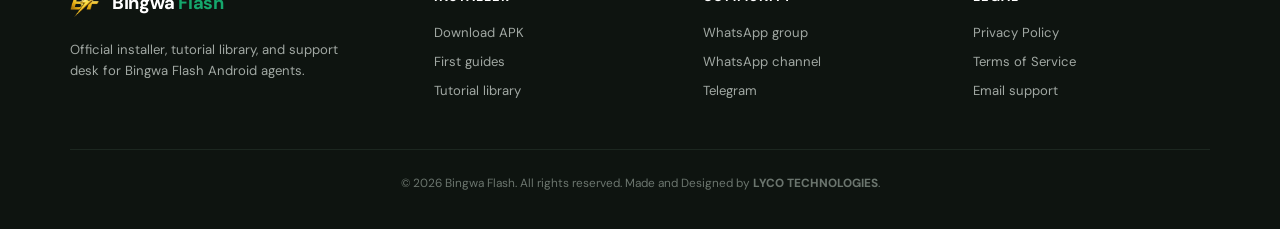
==== commit 332ed3ad: "Update download page and release metadata to v1.4.4 (Build 44)" ====
--- a/index.html
+++ b/index.html
@@ -2,8 +2,8 @@
 <html lang="en" data-theme="dark">
 <head>
   <meta charset="utf-8"><meta name="viewport" content="width=device-width, initial-scale=1">
-  <title>Download Bingwa Flash v1.4.3 | Official Android APK</title>
-  <meta name="description" content="Download the official Bingwa Flash v1.4.3 Android APK, then use practical setup and support resources.">
+  <title>Download Bingwa Flash v1.4.4 | Official Android APK</title>
+  <meta name="description" content="Download the official Bingwa Flash v1.4.4 Android APK, then use practical setup and support resources.">
   <meta name="robots" content="noindex,nofollow,noarchive,nosnippet,noimageindex"><meta name="googlebot" content="noindex,nofollow,noarchive,nosnippet,noimageindex">
   <link rel="canonical" href="https://download.bingwaflash.co.ke/"><link rel="icon" type="image/png" href="/logo.png"><link rel="apple-touch-icon" href="/logo.png">
   <link rel="preconnect" href="https://fonts.googleapis.com"><link rel="preconnect" href="https://fonts.gstatic.com" crossorigin>
@@ -43,9 +43,9 @@
           Get the official APK, check the release details, and follow the simple setup steps that matter before you use Bingwa Flash with real customer payments.
         </p>
         <div class="hero-actions">
-          <a class="button-primary" href="https://github.com/officialmrlyco/BingwaFlashApp/releases/download/v43/BingwaFlash_v1.4.3.apk?build=232636d7b9c10b93">
+          <a class="button-primary" href="https://github.com/officialmrlyco/BingwaFlashApp/releases/download/v44/BingwaFlash_v1.4.4.apk?build=803ed539574c9dc7">
             <svg viewBox="0 0 24 24" width="18" height="18" fill="none" stroke="currentColor" stroke-width="2.5" stroke-linecap="round" stroke-linejoin="round"><path d="M21 15v4a2 2 0 0 1-2 2H5a2 2 0 0 1-2-2v-4"/><polyline points="7 10 12 15 17 10"/><line x1="12" y1="15" x2="12" y2="3"/></svg>
-            Download APK v1.4.3
+            Download APK v1.4.4
           </a>
           <a class="button-secondary" href="/tutorials/">
             <svg viewBox="0 0 24 24" width="18" height="18" fill="none" stroke="currentColor" stroke-width="2" stroke-linecap="round" stroke-linejoin="round"><circle cx="12" cy="12" r="10"/><line x1="12" y1="16" x2="12" y2="12"/><line x1="12" y1="8" x2="12.01" y2="8"/></svg>
@@ -54,18 +54,18 @@
         </div>
         <p class="hero-microcopy">
           <svg viewBox="0 0 24 24" width="13" height="13" fill="currentColor"><rect x="5" y="2" width="14" height="20" rx="2" ry="2"/><line x1="12" y1="18" x2="12.01" y2="18"/></svg>
-          Android 7.0+ · SHA-256 Verified · 17.0 MB
+          Android 7.0+ · SHA-256 Verified · 17.3 MB
         </p>
 
         <!-- Stats Box (4-cols desktop / 2x2 mobile) -->
         <div class="stats-box">
           <div class="stat-col">
-            <strong>17.0 MB</strong>
+            <strong>17.3 MB</strong>
             <small>File size</small>
           </div>
           <div class="stat-col">
-            <strong>v1.4.3</strong>
-            <small>Build 43</small>
+            <strong>v1.4.4</strong>
+            <small>Build 44</small>
           </div>
           <div class="stat-col">
             <strong>7.0+</strong>
@@ -123,32 +123,31 @@
       </div>
     </section>
 
-    <!-- Release details mirror the verified v43 asset; keep links, exact bytes, displayed size, and checksum together. -->
+    <!-- Release details mirror the verified v44 asset; keep links, exact bytes, displayed size, and checksum together. -->
     <div class="wrap" id="download">
       <div class="download-layout">
         <section class="release-card" aria-labelledby="releaseTitle">
           <div class="release-strip">
             <span>Current official release</span>
-            <strong>v1.4.3 · Build 43</strong>
+            <strong>v1.4.4 · Build 44</strong>
           </div>
           <div class="release-body">
-            <h2 class="section-title" id="releaseTitle">What has changed in <em>v1.4.3</em></h2>
+            <h2 class="section-title" id="releaseTitle">What has changed in <em>v1.4.4</em></h2>
             <ul class="release-list">
-              <li><strong>Ultra-smooth UI & bubble effects:</strong> Fluid 60fps animations, tactile micro-interactions, responsive press compression, ambient radial cards, and floating bubble backdrop effects across all screens.</li>
-              <li><strong>Upgraded Relay to Bridge:</strong> Replaced legacy Relay with high-speed multi-transport Bridge (Wi-Fi Hotspot AP, Bluetooth, SMS, and Online) featuring dedicated AP routing, radar discovery, and QR pairing with 6-digit SAS codes.</li>
-              <li><strong>Lightning USSD execution speed:</strong> Carrier quiet settling period reduced to 120ms with 0ms delay for rapid consecutive fulfillment, plus silent visible window leak interception preventing carrier dialog stalls.</li>
-              <li><strong>Enhanced Agent Portal integration:</strong> Real-time sync standby, skeleton shimmering loading states, live token and float balance monitoring, and instant remote command dispatching.</li>
-              <li><strong>Refined modern layouts:</strong> Grouped settings surfaces, Offer-style connection cards, full-height bottom-sheet drawers (BingwaBottomSheet), and detailed transaction response callouts showing exact pending hold reasons.</li>
-              <li><strong>Resilient intake & bug fixes:</strong> Receiver records bridged payments even when Master Automation is Off, eliminated false previous-connection holds, resolved foreign keypad mismatches, and fixed setup idempotency.</li>
+              <li><strong>Automated SMS Marketer:</strong> 13 intelligent repeat-purchase, win-back, streak, points, and time-of-day strategies powered by thousands of natural 1–3 SMS variations, daily customer limits (up to 2,000/day), and a dedicated Stop Offers exclusion screen.</li>
+              <li><strong>Shop Loyalty (Streaks & Referrals):</strong> Reward loyal customers automatically with streak milestones, bonus points, and referral rewards under Settings → Shop, plus customer SMS commands (SHOP, POINTS, STREAKS, and REF).</li>
+              <li><strong>Safaricom Purchase Error Alerts:</strong> Opt-in Agent Alerts under Settings → Agent Alerts for Customer Inactive SIM and Bingwa Error carrier notices.</li>
+              <li><strong>Interactive (?) Screen Guides:</strong> Built-in explanatory help sheets across Token Purchase, USSD Scheduler, Bridge, SiteLink, Portal, and Marketer, plus a streamlined Home drawer layout.</li>
+              <li><strong>Dual-SIM / eSIM & Verified Badge Upgrades:</strong> Fixed SIM 2 subscription resolution on dual-profile and eSIM devices, restored Default Light Blue verified badges alongside selectable custom colours, and synced live SiteLink Auto Time schedules.</li>
             </ul>
-            <a class="button-primary" style="width: 100%; min-height: 52px; margin-bottom: 12px;" href="https://github.com/officialmrlyco/BingwaFlashApp/releases/download/v43/BingwaFlash_v1.4.3.apk?build=232636d7b9c10b93">
-              Download Bingwa Flash v1.4.3 APK (17.0 MB)
+            <a class="button-primary" style="width: 100%; min-height: 52px; margin-bottom: 12px;" href="https://github.com/officialmrlyco/BingwaFlashApp/releases/download/v44/BingwaFlash_v1.4.4.apk?build=803ed539574c9dc7">
+              Download Bingwa Flash v1.4.4 APK (17.3 MB)
             </a>
             <div class="integrity">
               <div>
                 <strong>APK SHA-256 Checksum</strong>
-                <code id="checksum">232636d7b9c10b93092e325e2101da8fe29e77eeb0abd5dc1bf26cb3973b7b8f</code>
-                <small>17,791,870 bytes</small>
+                <code id="checksum">803ed539574c9dc71c8c7eaa02489f45430f96df0b511df4958f16dcc1be19ec</code>
+                <small>18,168,806 bytes</small>
               </div>
               <button class="copy-button" type="button" data-copy-target="checksum">Copy</button>
             </div>
